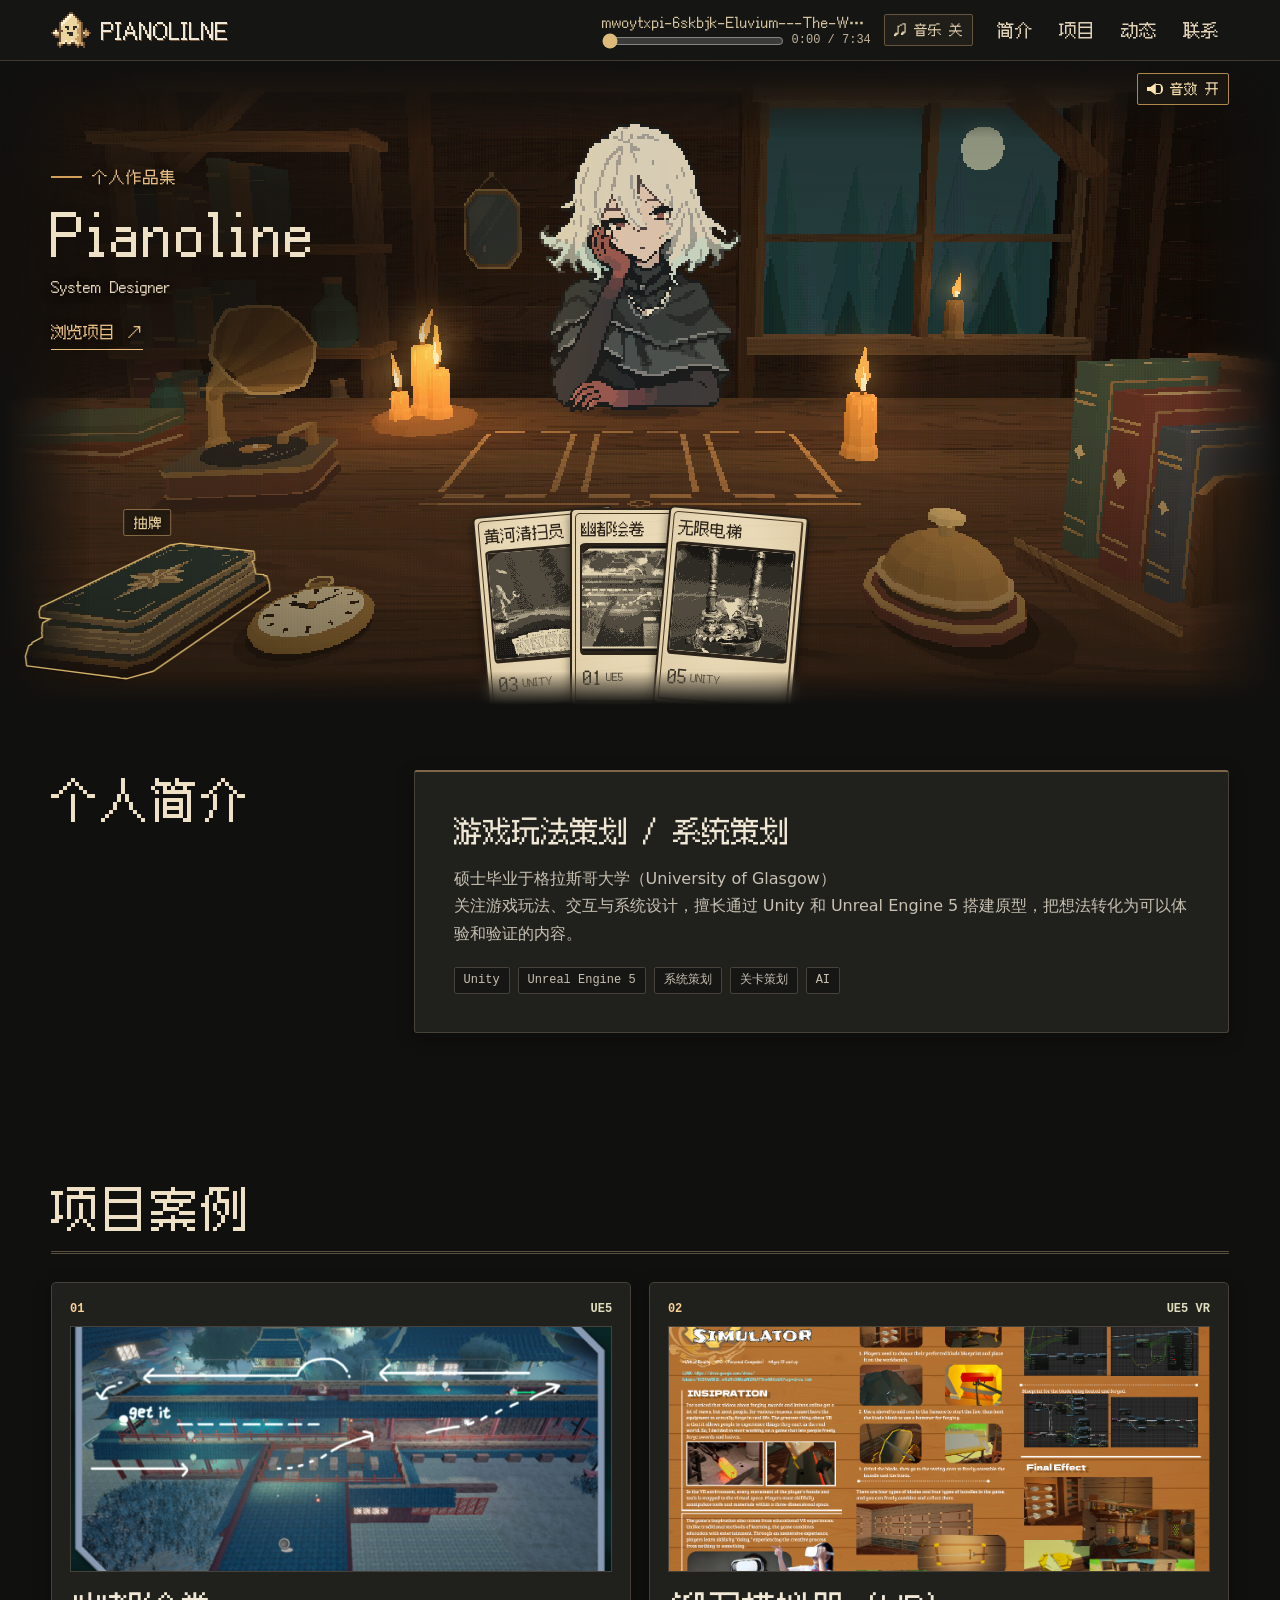
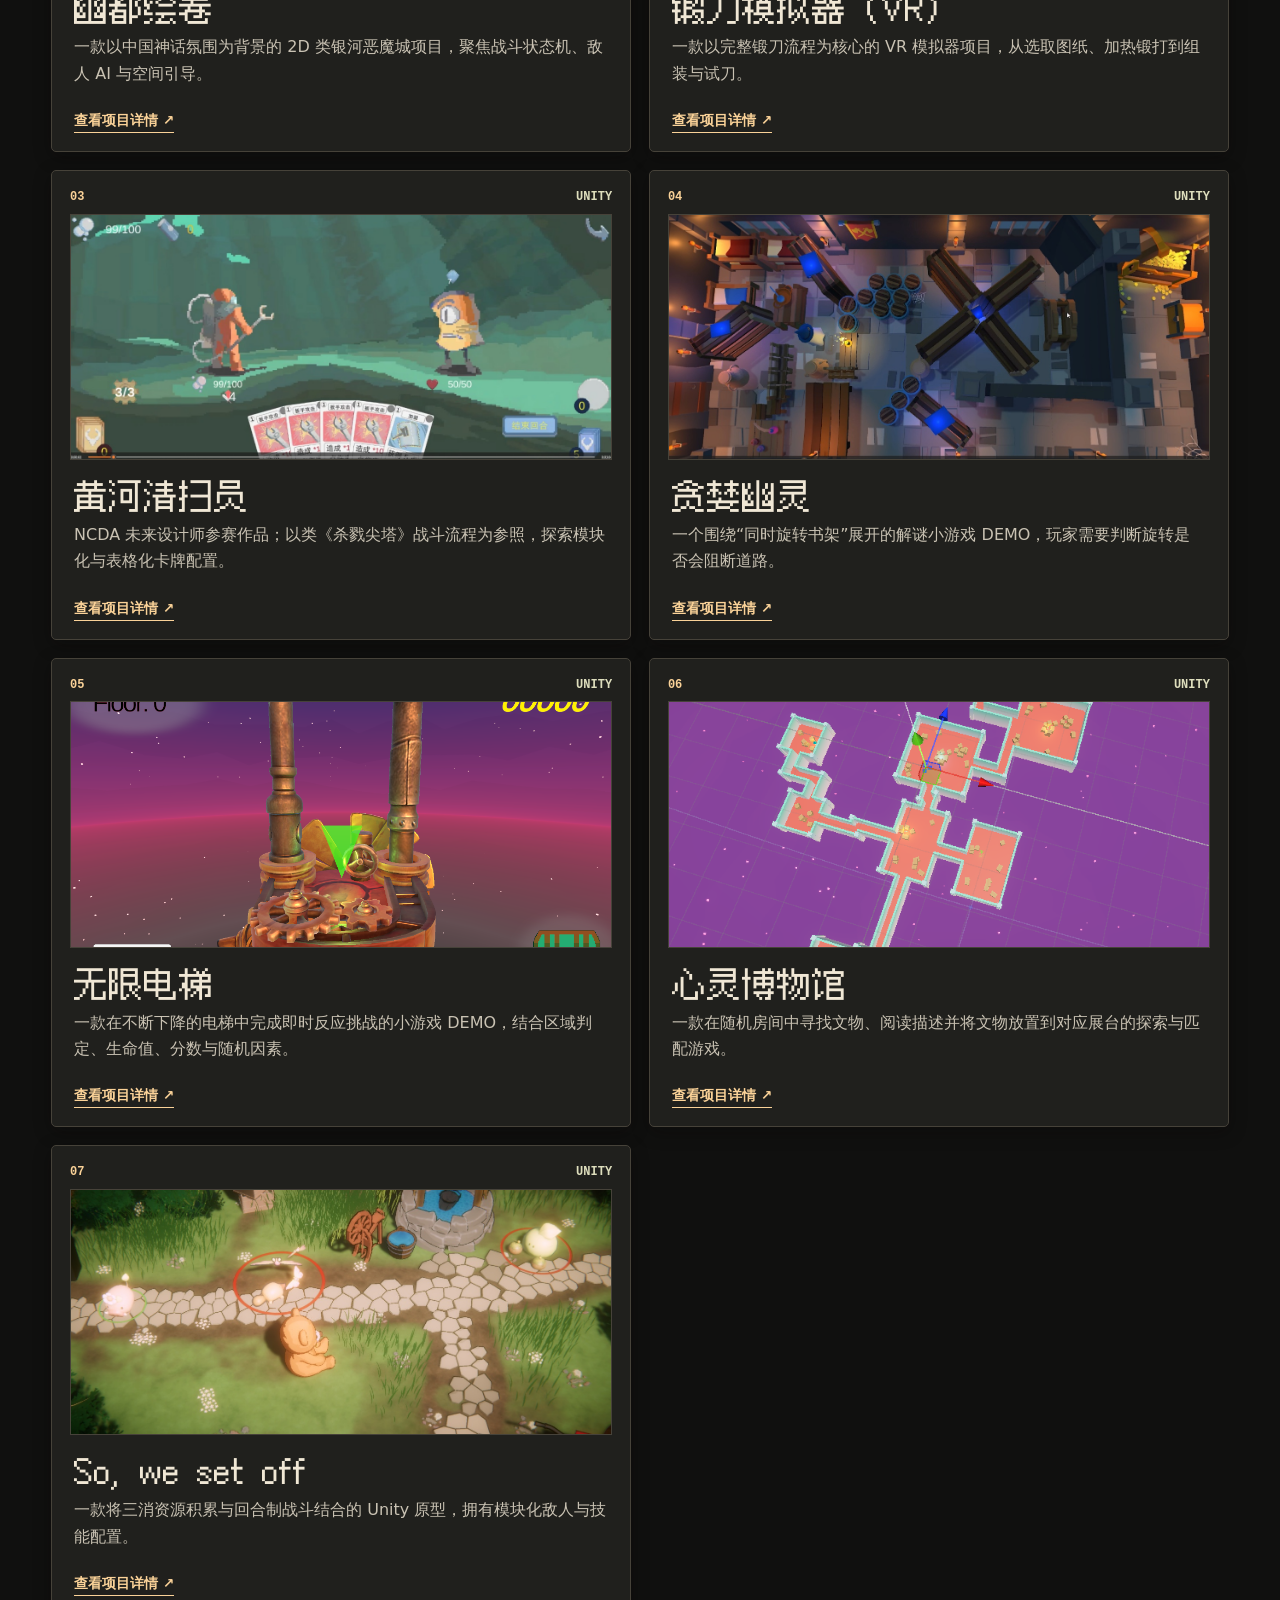
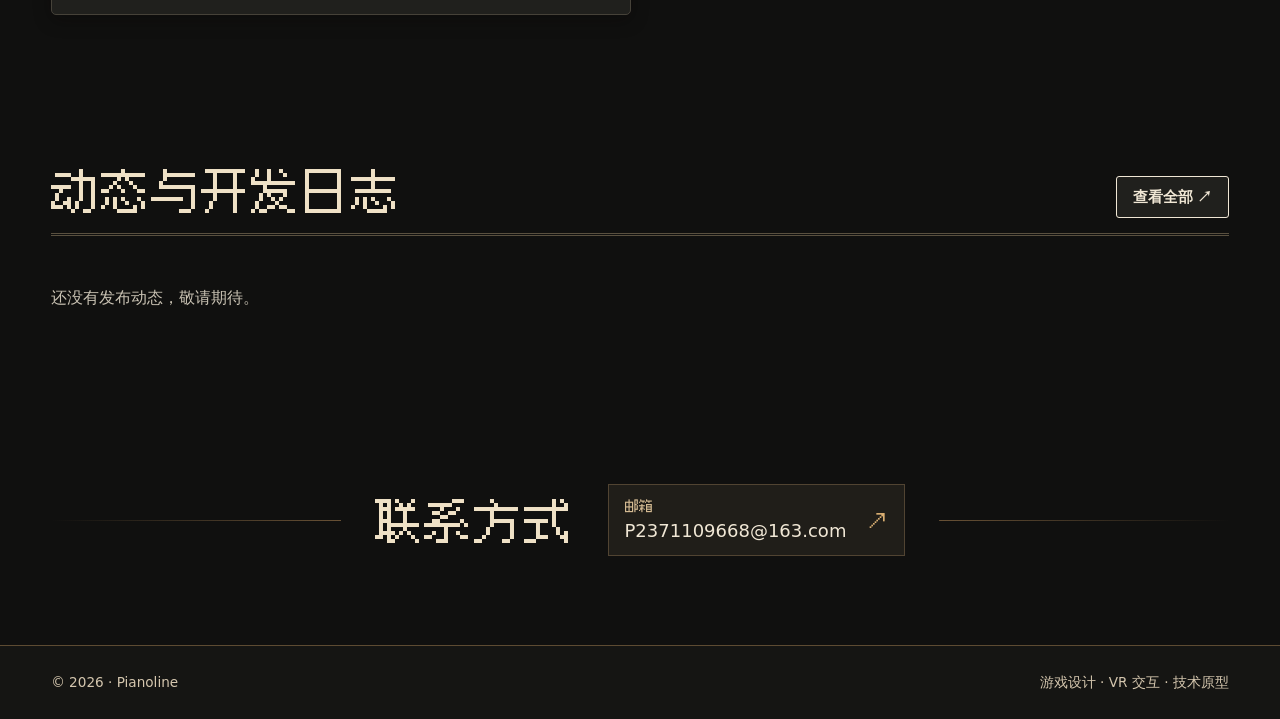
==== index.html @ 3cd34953 "Publish Dream Doll, continuous skin playlists and updated ghost dialogue" ====
<!doctype html>
<html lang="zh-CN">
  <head>
    <meta charset="utf-8">
    <meta name="color-scheme" content="dark">
    <style>html { background: #10100f; }</style>
    <meta name="viewport" content="width=device-width, initial-scale=1">
    <meta name="description" content="中文游戏与 VR 设计个人作品集。">
    <title>游戏与 VR 作品集</title>
    <link rel="stylesheet" href="assets/fonts/titles.css?v=pixel-table-3">
    <link rel="stylesheet" href="assets/styles.css?v=return-to-table">
    <link rel="stylesheet" href="assets/site-music.css?v=music-prompt">
  </head>
  <body data-page="home">
    <script src="assets/main.js?v=continuous-music"></script>
    <div id="site-root"></div>
    <noscript>此作品集需要启用浏览器 JavaScript 才能加载内容。</noscript>
    <script src="assets/site-content.js?v=dream-red-book"></script>
    <script src="assets/schema.js?v=dream-red-book"></script>
    <script src="assets/playlist-files.js"></script>
    <script src="assets/site-music.js?v=continuous-music"></script>
    <script src="assets/site.js?v=continuous-music"></script>
  </body>
</html>
---- assets/fonts/titles.css ----
/* Fusion Pixel 12px Proportional, Simplified Chinese. See LICENSE.txt. */
@font-face {
  font-family: "Fusion Pixel";
  src: url("./fusion-pixel-12-zh-hans.woff2") format("woff2");
  font-style: normal;
  font-weight: 400;
  font-display: swap;
}

:root {
  --title-font: "Fusion Pixel", "Microsoft YaHei", sans-serif;
}

/* Keep display lettering in the warm paper palette of the table. */
:root {
  --title-paper: #efe1c6;
  --title-edge: 1px 1px 0 #705235;
}

.brand-mark { display: inline-block; flex: none; width: 40px; height: 40px; background: url("../ghost-mark.png") center / contain no-repeat; image-rendering: pixelated; }
---- assets/styles.css ----
:root {
  color-scheme: dark;
  --bg: #161615;
  --bg-soft: #272620;
  --surface: #20201d;
  --surface-bright: #2b2924;
  --text: #f0e7d5;
  --muted: #c9c2b3;
  --dim: #afa797;
  --line: #464239;
  --line-strong: #68604f;
  --accent: #a64a32;
  --accent-light: #f18b67;
  --teal: #365e5c;
  --ink-accent: color-mix(in srgb, var(--accent-light) 45%, #ffd69a);
  --ink-teal: color-mix(in srgb, var(--teal) 22%, #eee0b9);
  --paper-grain: repeating-linear-gradient(0deg, transparent 0 3px, #394a3e06 3px 4px);
  --serif: Georgia, "Noto Serif SC", "Songti SC", "SimSun", serif;
  --mono: "IBM Plex Mono", Consolas, monospace;
  --max: 1180px;
  --radius-lg: 5px;
  --radius-md: 3px;
  --shadow: 0 5px 18px #09070555;
}

* { box-sizing: border-box; }

html { scroll-behavior: smooth; overflow-x: clip; }

body { margin: 0; color: var(--text); background: #10100f; font: 16px/1.7 "Microsoft YaHei", system-ui, sans-serif; }

a { color: inherit; text-decoration: none; }

button { font: inherit; }

.site-shell { overflow: clip; }

.container { width: min(var(--max), 92%); margin: 0 auto; }

.topbar, .editor-topbar {
  position: sticky;
  top: 0;
  z-index: 30;
  background: #191710;
  border-bottom: 1px solid var(--text);
}
.topbar-inner { min-height: 60px; display: flex; align-items: center; justify-content: space-between; gap: 14px; }
.container.topbar-inner, .editor-topbar-inner { width: min(92%, 2300px); }
.brand { text-shadow: var(--title-edge); display: inline-flex; align-items: center; gap: 10px; font: 400 24px/1 var(--title-font); }

.nav { display: flex; align-items: center; gap: 6px; color: #e2d3b8; font-size: .92rem; }
.nav a { padding: 7px 10px; border-radius: 2px; }
.nav a:is(:hover,:focus-visible) { color: var(--ink-accent); background: var(--bg-soft); }
:focus-visible { outline: 2px solid var(--ink-accent); outline-offset: 3px; }

.hero { min-height: 700px; display: grid; grid-template-columns: 1.15fr 0.85fr; align-items: center; gap: 66px; padding: 98px 0 82px; }
/* The game measures its own hand as cards wrap on small screens. */
.interactive-hero { width: 100%; position: relative; }
.interactive-intro { position: absolute; width: 1px; height: 1px; margin: 0; overflow: hidden; clip-path: inset(50%); }
.interactive-frame { display: block; width: 100%; height: 680px; border: 0; }
:is(main#top, section[id]) { scroll-margin-top: 70px; }
@media (max-width: 550px) {
  .container.topbar-inner { width: 94%; min-height: 50px; gap: 5px; }
  .topbar .brand { font-size: 14px; gap: 6px; }
  .topbar .nav a { padding: 7px 5px; }
  .interactive-frame { height: 665px; }
}

.eyebrow, .micro-label {
  display: inline-flex;
  align-items: center;
  gap: 8px;
  color: var(--ink-teal);
  font-size: 0.78rem;
  font-weight: 700;
  letter-spacing: 0.13em;
  text-transform: uppercase;
}

.eyebrow::before { content: ""; width: 28px; height: 1px; background: currentColor; }

h1, h2, h3, p { margin-top: 0; }
h1, h2, h3, h4, h5, h6 { font-family: var(--title-font); font-weight: 400; font-synthesis: none; }
h1, h2 { color: var(--title-paper); }
.micro-label, .section-label, .project-kicker, .project-number { font-family: var(--mono); }

.hero h1 { max-width: 760px; margin: 22px 0; font-size: clamp(3rem, 7vw, 6.9rem); line-height: 0.99; letter-spacing: 0; }

.hero h1 em { color: var(--ink-accent); font-style: normal; }

.hero-copy { max-width: 640px; color: var(--muted); font-size: clamp(1rem, 1.5vw, 1.2rem); }

.hero-actions { display: flex; flex-wrap: wrap; gap: 12px; margin-top: 32px; }

.button { display: inline-flex; align-items: center; justify-content: center; min-height: 42px; padding: 0 16px; border: 1px solid var(--text); border-radius: 3px; color: var(--text); background: var(--surface); font: 650 .92rem/1.4 var(--serif); cursor: pointer; }

.button:hover, .button:focus-visible { background: var(--bg-soft); box-shadow: 2px 2px 0 var(--text); }

.button.primary { background: var(--text); border-color: var(--text); color: var(--surface); }

.button.primary:hover, .button.primary:focus-visible { background: #28484b; }

.hero-art {
  position: relative;
  aspect-ratio: 0.92;
  min-height: 450px;
  isolation: isolate;
}

.orb { position: absolute; border-radius: 50%; filter: blur(1px); }
.orb-one { width: 68%; aspect-ratio: 1; top: 8%; right: 0; border: 1px solid rgba(157, 216, 206, 0.4); box-shadow: inset 0 0 90px rgba(157, 216, 206, 0.05); }
.orb-two { width: 47%; aspect-ratio: 1; left: 4%; bottom: 2%; border: 1px solid rgba(231, 167, 94, 0.5); box-shadow: 0 0 90px rgba(231, 167, 94, 0.09); }
.orb-three { width: 11%; aspect-ratio: 1; right: 9%; bottom: 13%; background: var(--accent); box-shadow: 0 0 55px rgba(231, 167, 94, 0.58); }

.hero-card {
  position: absolute;
  z-index: 2;
  width: min(78%, 350px);
  right: 10%;
  bottom: 18%;
  padding: 24px;
  border: 1px solid rgba(237, 240, 233, 0.18);
  border-radius: var(--radius-lg);
  background: linear-gradient(135deg, rgba(30, 38, 41, 0.94), rgba(17, 22, 25, 0.81));
  box-shadow: var(--shadow);
  backdrop-filter: blur(16px);
}

.hero-card .placeholder-line { display: block; height: 9px; margin: 11px 0; border-radius: 99px; background: linear-gradient(90deg, rgba(237,240,233,.32), rgba(237,240,233,.06)); }
.hero-card .placeholder-line.short { width: 48%; }
.hero-card .placeholder-line.mid { width: 74%; }

.hero-card-label { color: var(--ink-accent); font-size: 0.73rem; font-weight: 700; letter-spacing: 0.13em; }
.hero-card-title { text-shadow: var(--title-edge); margin: 10px 0 2px; font: 400 1.5rem/1.25 var(--title-font); }
.hero-card-copy { color: var(--muted); font-size: 0.89rem; }

.section { padding: var(--section-space, 106px) 0; }
.section.tight { padding-top: 56px; }

.section-head { display: flex; flex-wrap: wrap; justify-content: space-between; align-items: end; gap: 18px; margin-bottom: 28px; padding-bottom: 15px; border-bottom: 3px double var(--text); }
.section-title { margin-bottom: 0; font-size: clamp(2rem, 4vw, 3.5rem); line-height: 1.05; letter-spacing: 0; }
.section-intro { max-width: 610px; margin: 0; color: var(--muted); }

.template-banner { display: flex; gap: 14px; padding: 18px 20px; border: 1px solid var(--line); color: var(--text); background: var(--surface); }
.template-banner strong { color: var(--ink-accent); }
.template-banner p { margin: 0; font-size: 0.92rem; }

.intro-grid { display: grid; grid-template-columns: 1.1fr 0.9fr; gap: 18px; margin-top: 28px; }
.intro-grid.single { grid-template-columns: 1fr; }
.panel { padding: clamp(22px, 3vw, 48px); border: 1px solid var(--line-strong); border-radius: var(--radius-md); background: var(--surface); box-shadow: var(--shadow); }
.panel.dark { background: var(--bg-soft); }
.panel h3 { margin-bottom: 10px; font-size: 1.15rem; }
.panel p { margin-bottom: 0; color: var(--muted); }

.panel .profile-heading { margin: 10px 0 16px; font: 400 clamp(1.5rem, 2.3vw, 2.25rem)/1.3 var(--title-font); }
.profile-tags { display: flex; flex-wrap: wrap; gap: 8px; margin-top: 20px; }
.tag { padding: 3px 9px; border: 1px solid var(--line); border-radius: 2px; background: var(--bg); color: var(--muted); font: 12px/1.6 var(--mono); }

.facts { display: grid; grid-template-columns: repeat(2, minmax(0, 1fr)); margin: -7px; }
.fact { min-height: 110px; padding: 20px; border: 1px solid var(--line); margin: 7px; border-radius: var(--radius-md); }
.fact b { display: block; margin-bottom: 6px; color: var(--ink-accent); font-size: 0.78rem; letter-spacing: .08em; }
.fact span { color: var(--muted); font-size: 0.92rem; }

.project-grid { display: grid; grid-template-columns: var(--project-columns, repeat(2, minmax(0, 1fr))); gap: 18px; }
.project-card {
  display: flex;
  min-width: 0;
  flex-direction: column;
  padding: clamp(12px, 1.4vw, 20px);
  border: 1px solid var(--text);
  border-radius: var(--radius-lg);
  background: var(--surface);
  box-shadow: var(--shadow);
  transition: transform .2s, box-shadow .2s;
}
.project-card:hover, .project-card:focus-visible { transform: translateY(-3px); box-shadow: 4px 6px 0 #213a3b55; }
.project-folio { display: flex; align-items: baseline; justify-content: space-between; gap: 10px; padding-bottom: 8px; color: var(--ink-teal); font: 600 .75rem/1.4 var(--mono); }
.project-number { color: var(--ink-accent); }
.project-card-image { display: block; width: 100%; aspect-ratio: 2.2; object-fit: cover; object-position: center; border: 1px solid var(--line); }
.project-card-copy { flex: 1; display: flex; flex-direction: column; align-items: start; padding: 0 4px; }
.project-card h3 { margin: 15px 0 6px; font-size: clamp(1.55rem, 2.7vw, 2.45rem); line-height: 1.18; }
.project-card p { margin: 0 0 18px; color: var(--muted); line-height: 1.65; }
.project-link { margin-top: auto; padding-top: 4px; border-bottom: 1px solid currentColor; color: var(--ink-accent); font-size: .85rem; font-weight: 700; }

.template-list { display: grid; grid-template-columns: repeat(3, minmax(0, 1fr)); gap: 12px; }
.template-step { padding: 22px; border: 1px solid var(--line); border-radius: var(--radius-md); background: var(--surface); }
.template-step b { display: block; margin-bottom: 9px; color: var(--ink-accent); font-size: .78rem; letter-spacing: .08em; }
.template-step p { margin-bottom: 0; color: var(--muted); font-size: .92rem; }

.contact-card {
  display: grid;
  grid-template-columns: minmax(0, 1fr) fit-content(32ch) minmax(0, max-content) minmax(0, 1fr);
  align-items: center; gap: clamp(24px, 2.6vw, 48px);
  padding-block: 24px;
}
.contact-card::before, .contact-card::after {
  content: ""; height: 1px; background: linear-gradient(to right, transparent, #685135);
}
.contact-card::after { transform: scaleX(-1); }
.contact-card h2 { margin: 0; }
.contact-card p { margin: 10px 0 0; color: var(--muted); }
.contact-list { display: grid; gap: 8px; min-width: 0; }
.contact-item {
  display: grid; grid-template-columns: minmax(0, 1fr) auto;
  align-items: center; gap: 2px 22px; padding: 12px 16px;
  color: var(--text); background: #201e19; border: 1px solid #514432;
}
.contact-kind { color: #d3ba92; font: 400 14px/1.35 var(--title-font); }
.contact-value { grid-column: 1; font-size: clamp(18px, 1.25vw, 22px); line-height: 1.4; overflow-wrap: anywhere; }
.contact-arrow { grid-column: 2; grid-row: 1 / 3; color: #d9af72; font: 400 20px/1 var(--title-font); }
.contact-item:is(:hover, :focus-visible) { background: #2a251c; border-color: #ab8554; }
.contact-item:is(:hover, :focus-visible) .contact-value { color: #ffe0ab; text-decoration: underline; text-underline-offset: .2em; }
.topbar .nav a { font: 400 18px/1.4 var(--title-font); font-synthesis: none; }
@media (min-width: 821px) {
  #top > .section > .container { width: min(92%, var(--home-max)); }
}
@media (max-width: 600px) {
  .topbar .nav a { font-size: 14px; }
}


.footer { padding: 25px 0; color: #e8dfc8; background: var(--text); font-size: .85rem; }
.footer-inner { display: flex; justify-content: space-between; gap: 12px; }

/* 项目详情页 */
.project-page .project-hero { padding: 70px 0 50px; }
.back-link { display: inline-flex; gap: 8px; align-items: center; color: var(--muted); font-size: .92rem; }
.back-link:hover { color: var(--ink-accent); }
.project-title-row { display: flex; justify-content: space-between; gap: 24px; align-items: end; margin-top: 40px; }
.project-title-row h1 { max-width: 800px; margin: 10px 0 0; font-size: clamp(3rem, 7vw, 6rem); line-height: .98; letter-spacing: 0; }
.project-kicker { color: var(--ink-accent); font-size: .85rem; font-weight: 700; letter-spacing: .12em; }
.project-intro { max-width: 620px; margin: 28px 0 0; color: var(--muted); font-size: 1.05rem; }
.project-hero-media { margin-top: 40px; }

.media-placeholder { position: relative; display: grid; place-items: center; min-height: 260px; overflow: hidden; border: 1px dashed var(--line-strong); border-radius: var(--radius-md); color: var(--muted); background: var(--paper-grain), var(--bg-soft); text-align: center; }
.media-placeholder::before { content: "＋"; position: absolute; top: 18px; right: 20px; color: var(--ink-accent); font-size: 1.45rem; font-weight: 300; }
.media-placeholder .slot-copy { padding: 26px; }
.media-placeholder b { display: block; margin-bottom: 5px; color: var(--text); }
.media-placeholder span { display: block; color: var(--dim); font-size: .84rem; }
.media-placeholder.tall { min-height: min(62vw, 530px); }
.media-placeholder.video { min-height: min(46vw, 420px); }
.media-placeholder.video::after { content: "▶"; display: grid; place-items: center; width: 58px; height: 58px; margin: 0 auto 14px; border: 1px solid var(--accent); border-radius: 50%; color: var(--ink-accent); font-size: 1.25rem; }
.media-placeholder.image-populated { display: block; padding: 0; border: 1px solid var(--line); background: var(--surface); }
.media-placeholder.image-populated::before { display: none; }
.media-placeholder.image-populated img, .media-placeholder.video-filled video { display: block; width: 100%; height: 100%; min-height: inherit; object-fit: cover; }
.media-placeholder.video-filled video { object-fit: contain; background: #07090a; }
.video-link { cursor: pointer; transition: border-color 160ms ease, transform 160ms ease; }
.video-link:hover { border-color: var(--accent); transform: translateY(-2px); }
.hero-image-card { overflow: hidden; padding: 0; }
.hero-image-card img { display: block; width: 100%; min-height: 260px; height: 100%; object-fit: cover; }

body[data-card-style="clean"] .project-card { background: var(--surface-bright); box-shadow: none; }
body[data-card-style="clean"] .project-card-image { aspect-ratio: 3.2; }

.meta-grid { display: grid; grid-template-columns: repeat(4, minmax(0, 1fr)); gap: 10px; margin-top: 28px; }
.meta-item { padding: 16px; border-top: 1px solid var(--line-strong); }
.meta-item b { display: block; margin-bottom: 5px; color: var(--ink-accent); font-size: .74rem; letter-spacing: .1em; }
.meta-item span { color: var(--muted); font-size: .9rem; }

.project-section { padding: 42px 0; }
.project-section + .project-section { border-top: 1px solid var(--line); }
.section-label { color: var(--ink-teal); font-size: .78rem; font-weight: 700; letter-spacing: .13em; }
.project-section h2 { margin: 0 0 16px; font-size: clamp(24px, 3vw, 36px); font-size: round(nearest, clamp(24px, 3vw, 36px), 12px); line-height: 1.25; letter-spacing: .04em; }
.project-section > p { max-width: 760px; color: var(--muted); }

.text-grid, .role-grid { display: grid; grid-template-columns: repeat(2, minmax(0, 1fr)); gap: 14px; margin-top: 24px; }
.text-block, .role-card { padding: 20px; border: 1px solid var(--line); border-top: 2px solid var(--ink-teal); border-radius: var(--radius-md); background: var(--surface); }
.text-block b, .role-card b { display: block; margin-bottom: 8px; color: var(--text); }
.text-block p, .role-card p { margin-bottom: 0; color: var(--muted); font-size: .94rem; }

.flow { display: grid; grid-template-columns: repeat(4, minmax(0, 1fr)); gap: 10px; margin-top: 24px; }
.flow-step { position: relative; min-height: 145px; padding: 20px; border: 1px solid var(--line-strong); border-radius: var(--radius-md); background: var(--surface); }
.flow-step:not(:last-child)::after { content: "→"; position: absolute; right: -18px; top: 50%; z-index: 2; color: var(--ink-accent); transform: translateY(-50%); }
.flow-step em { display: block; color: var(--ink-accent); font-style: normal; font-size: .76rem; font-weight: 700; letter-spacing: .1em; }
.flow-step b { display: block; margin-top: 12px; font-size: 1.05rem; }
.flow-step span { display: block; margin-top: 6px; color: var(--muted); font-size: .86rem; }

.gallery { display: grid; grid-template-columns: repeat(3, minmax(0, 1fr)); gap: 12px; margin-top: 24px; }
.gallery .media-placeholder { min-height: 190px; }
.gallery-figure { margin: 0; min-width: 0; }
.gallery-figure figcaption { padding: 8px 2px 0; color: var(--muted); font-size: .85rem; }
.editor-card-actions { display: flex; justify-content: flex-end; }
.editor-card-actions button, .editor-add { cursor: pointer; }

.quote-placeholder { padding: 24px; border-left: 3px solid var(--accent); background: var(--surface); color: var(--text); }
.quote-placeholder p { margin: 0; color: inherit; }

.resource-list { display: grid; gap: 8px; margin-top: 18px; }
.resource-item { display: flex; align-items: center; justify-content: space-between; gap: 16px; padding: 15px 16px; border: 1px solid var(--line); border-radius: 12px; color: var(--muted); }
.resource-item span:last-child { color: var(--ink-accent); }

.reveal { opacity: 0; transform: translateY(18px); transition: opacity 550ms ease, transform 550ms ease; }
.reveal.visible { opacity: 1; transform: translateY(0); }

@media (max-width: 820px) {
  .container { width: min(var(--max), calc(100% - 32px)); }
  .topbar-inner { min-height: 62px; }
  .nav { gap: 0; font-size: .78rem; }
  .nav a { padding: 6px 7px; }
  .hero { grid-template-columns: 1fr; gap: 18px; min-height: auto; padding: 75px 0 56px; }
  .hero-art { min-height: 330px; max-width: 520px; width: 100%; margin-left: auto; }
  .section { padding: 74px 0; }
  .section-head, .intro-grid { grid-template-columns: 1fr; gap: 18px; }
  .contact-card { grid-template-columns: minmax(0, 1fr); justify-items: start; gap: 16px; border-top: 1px solid #514432; }
  .contact-card::before, .contact-card::after { display: none; }
  .contact-list { max-width: 100%; }
  .project-grid { grid-template-columns: 1fr; }

  .template-list { grid-template-columns: 1fr; }
  .project-title-row { display: block; }
  .meta-grid { grid-template-columns: repeat(2, minmax(0,1fr)); }
  .flow { grid-template-columns: repeat(2, minmax(0,1fr)); }
  .flow-step:nth-child(2)::after { display: none; }
}

@media (max-width: 520px) {
  .brand { font-size: .88rem; }

  .hero h1 { font-size: clamp(3rem, 15vw, 4.8rem); }
  .facts, .text-grid, .role-grid, .gallery { grid-template-columns: 1fr; }
  .flow { grid-template-columns: 1fr; }
  .flow-step:not(:last-child)::after { display: none; }
  .contact-card { padding: 24px 0; }
  .footer-inner { flex-direction: column; }
}

@media (prefers-reduced-motion: reduce) {
  *, *::before, *::after { scroll-behavior: auto !important; transition-duration: .01ms !important; animation-duration: .01ms !important; }
  .reveal { opacity: 1; transform: none; }
}

/* 可视化编辑页 */
.editor-page { min-height: 100vh; }



.editor-topbar-inner,
.editor-main {
  width: min(1220px, calc(100% - 48px));
  margin: 0 auto;
}

.editor-topbar-inner {
  min-height: 72px;
  display: flex;
  align-items: center;
  justify-content: space-between;
  gap: 16px;
}

.editor-home-link { min-height: 40px; font-size: .88rem; }

.editor-main { padding: 72px 0 100px; }

.editor-intro {
  max-width: 850px;
  margin-bottom: 32px;
}

.editor-intro h1 {
  max-width: 780px;
  margin: 16px 0 14px;
  font-size: clamp(2.45rem, 6vw, 5rem);
  line-height: 1.02;
  letter-spacing: 0;
}

.editor-intro h1 em { color: var(--ink-accent); font-style: normal; }
.editor-intro > p { max-width: 730px; margin-bottom: 0; color: var(--muted); font-size: 1.03rem; }
.editor-intro code, .editor-subgroup code { color: var(--ink-accent); }

.editor-warning { margin-top: 22px; padding: 14px 18px; border-left: 3px solid var(--accent); background: var(--surface); color: var(--muted); font-size: .93rem; }

.editor-actions { position: sticky; top: 72px; z-index: 15; display: flex; flex-wrap: wrap; align-items: center; gap: 10px; margin-bottom: 26px; padding: 13px; border: 1px solid var(--text); border-radius: var(--radius-md); background: var(--surface); box-shadow: var(--shadow); }

.editor-actions .button { min-height: 40px; padding: 0 14px; font-size: .88rem; }
.editor-actions .button.subtle { color: var(--muted); }
.editor-status { margin-left: auto; color: var(--ink-teal); font-size: .85rem; }

.editor-root { display: grid; gap: 18px; }

.editor-group { padding: 27px; border: 1px solid var(--line-strong); border-top: 3px double var(--text); border-radius: var(--radius-md); background: var(--surface); }

.editor-group-head {
  display: grid;
  grid-template-columns: minmax(180px, .55fr) minmax(0, 1fr);
  gap: 24px;
  align-items: end;
  margin-bottom: 24px;
}

.editor-group-head h2 { margin: 0; font-size: 1.4rem; line-height: 1.1; letter-spacing: 0; }
.editor-group-head p { margin: 0; color: var(--muted); font-size: .92rem; }

.editor-grid {
  display: grid;
  grid-template-columns: repeat(2, minmax(0, 1fr));
  gap: 15px;
}

.editor-field {
  display: grid;
  gap: 7px;
  min-width: 0;
}

.editor-field.full, .editor-check.full { grid-column: 1 / -1; }
.editor-field > span { color: var(--text); font-size: .88rem; font-weight: 650; }
.editor-field small, .editor-check small { color: var(--dim); font-size: .78rem; line-height: 1.5; }

.editor-field input,
.editor-field textarea,
.editor-field select { width: 100%; border: 1px solid var(--line-strong); border-radius: 3px; color: var(--text); background: var(--surface-bright); font: inherit; line-height: 1.5; }

.editor-field input,
.editor-field select { min-height: 43px; padding: 0 12px; }
.editor-field textarea { min-height: 92px; padding: 10px 12px; resize: vertical; }
.editor-field select { cursor: pointer; }
.editor-field input[type="color"] { min-height: 43px; padding: 5px; cursor: pointer; }

.editor-field input:focus,
.editor-field textarea:focus,
.editor-field select:focus { outline: 2px solid var(--ink-accent); outline-offset: 1px; background: #fffdf5; }

.editor-check { display: flex; align-items: center; gap: 9px; min-height: 43px; padding: 10px 12px; border: 1px solid var(--line); border-radius: 3px; color: var(--muted); background: var(--bg); cursor: pointer; }

.editor-check input { accent-color: var(--accent); }

.editor-project-list { display: grid; gap: 12px; }

.editor-project,
.editor-advanced { border: 1px solid var(--line); border-radius: var(--radius-md); background: var(--bg); }

.editor-project > summary,
.editor-advanced > summary {
  display: flex;
  align-items: center;
  justify-content: space-between;
  gap: 18px;
  padding: 18px 20px;
  color: var(--text);
  cursor: pointer;
  list-style: none;
}

.editor-project > summary::-webkit-details-marker,
.editor-advanced > summary::-webkit-details-marker { display: none; }
.editor-project > summary small { display: block; margin-top: 3px; color: var(--muted); font-size: .78rem; font-weight: 500; letter-spacing: .08em; }
.editor-project > summary > span:last-child { color: var(--ink-accent); font-size: .82rem; white-space: nowrap; }

.editor-project-body { padding: 4px 20px 22px; }

.editor-subgroup {
  margin-top: 22px;
  padding-top: 20px;
  border-top: 1px solid var(--line);
}

.editor-subgroup h3 { margin: 0 0 5px; font-size: 1rem; }
.editor-subgroup > p { margin: 0 0 15px; color: var(--muted); font-size: .87rem; }

.editor-mini-grid {
  display: grid;
  grid-template-columns: repeat(2, minmax(0, 1fr));
  gap: 12px;
  margin-top: 14px;
}

.editor-mini-card { display: grid; gap: 12px; padding: 15px; border: 1px solid var(--line); border-radius: var(--radius-md); background: var(--surface); }

.editor-mini-card > strong { color: var(--ink-accent); font-size: .79rem; letter-spacing: .04em; }

.editor-advanced { margin-top: 22px; }
.editor-advanced > summary { color: var(--ink-accent); font-size: .92rem; }
.editor-advanced-body { padding: 0 20px 22px; }

@media (max-width: 820px) {
  .editor-topbar-inner,
  .editor-main { width: min(1220px, calc(100% - 32px)); }
  .editor-main { padding-top: 52px; }
  .editor-group { padding: 20px; }
  .editor-group-head { grid-template-columns: 1fr; gap: 8px; }
  .editor-actions { top: 72px; }
  .editor-status { width: 100%; margin-left: 0; }
}

@media (max-width: 620px) {
  .editor-topbar-inner { min-height: 62px; }
  .editor-home-link { padding: 0 12px; font-size: .78rem; }
  .editor-grid, .editor-mini-grid { grid-template-columns: 1fr; }
  .editor-field.full, .editor-check.full { grid-column: auto; }
  .editor-project > summary, .editor-advanced > summary { padding: 15px; }
  .editor-project-body, .editor-advanced-body { padding-left: 15px; padding-right: 15px; }
  .editor-actions { position: static; }
}


/* 项目视频与动态 */
.project-video { margin-top: 38px; padding: clamp(16px,3vw,28px); border: 1px solid var(--line-strong); border-radius: var(--radius-md); background: var(--surface); }
.project-video-heading { display: flex; align-items: end; justify-content: space-between; gap: 20px; margin-bottom: 20px; }
.project-video-heading h3 { margin: 8px 0 0; font-size: clamp(1.15rem, 2vw, 1.45rem); }
.project-video-heading p { margin: 7px 0 0; color: var(--muted); }
.project-video-original { flex-shrink: 0; color: var(--ink-accent); font-size: .9rem; text-decoration: none; }
.project-video-original:hover { text-decoration: underline; }
.project-video-player { width: 100%; aspect-ratio: 16 / 9; overflow: hidden; border-radius: 10px; background: #07090a; }
.project-video-player video, .project-video-player iframe { display: block; width: 100%; height: 100%; border: 0; object-fit: contain; }
@media (max-width: 620px) { .project-video-heading { align-items: start; flex-direction: column; gap: 12px; } }
.youtube-card { position:relative; display:block; overflow:hidden; min-height:250px; background:#182023; }
.youtube-card img { position:absolute; inset:0; width:100%; height:100%; object-fit:cover; opacity:.7; }
.media-placeholder.video.youtube-card::after { content:""; display:block; position:absolute; inset:0; width:auto; height:auto; margin:0; border:0; border-radius:0; background:linear-gradient(transparent 35%,rgba(0,0,0,.8)); pointer-events:none; }
.media-placeholder.video.youtube-card::before { display:none; }
.youtube-card .slot-copy { position:absolute; z-index:1; bottom:22px; left:24px; color:white; }
.youtube-card .youtube-play { position:absolute; z-index:2; top:50%; left:50%; transform:translate(-50%, -50%); display:block; width:66px; height:66px; color:var(--accent-light); filter:drop-shadow(0 2px 6px rgba(0,0,0,.65)); pointer-events:none; }
.post-grid { display:grid; grid-template-columns:repeat(3,minmax(0,1fr)); gap:20px; }
.post-card { display: block; overflow: hidden; border: 1px solid var(--line-strong); border-radius: var(--radius-md); background: var(--surface); color: inherit; box-shadow: var(--shadow); transition: transform .2s; }
.post-card:hover { transform:translateY(-4px); border-color:var(--accent); }
.post-card img { display:block; width:100%; aspect-ratio:16/9; object-fit:cover; }
.post-card-copy { padding:24px; } .post-card time,.post-detail time { color:var(--teal); font-size:.85rem; }
.post-card h3 { margin:12px 0; } .post-card p { color:var(--muted); line-height:1.7; overflow-wrap:anywhere; } .post-card span { color:var(--accent); }
.post-page { min-height:65vh; padding-top:70px; padding-bottom:110px; } .post-page>h1 { margin:20px 0 40px; }
.post-detail { max-width:800px; margin:45px auto 0; } .post-detail h1 { margin:12px 0 42px; font-size:clamp(2rem,5vw,3.5rem); } .post-detail p { white-space:pre-wrap; line-height:1.9; overflow-wrap:anywhere; margin:1.5em 0; } .post-detail figure { margin:2em 0; } .post-detail img { display:block; max-width:100%; height:auto; border-radius:12px; } .post-detail figcaption { margin-top:8px; opacity:.7; }
.post-block { margin:14px 0; } .editor-post-image { display:block; max-width:220px; max-height:140px; object-fit:contain; margin:12px 0; }
@media (max-width:760px) { .post-grid { grid-template-columns:1fr; } .post-page { padding-top:40px; } }

/* Printed portfolio pages */
#about { background: transparent; }
#about .container { display: grid; grid-template-columns: minmax(170px,.52fr) minmax(0,1.48fr); gap: clamp(28px,6vw,90px); align-items: start; }
#about .section-head { display: block; margin: 0; border: 0; }
#about .intro-grid { margin: 0; }
#about .section-intro { margin-top: 14px; }
.panel p { white-space: pre-line; }
.panel .profile-heading { margin-top: 0; }
.section-title, .contact-card h2 { margin-top: 0; font-size: clamp(36px, 4vw, 48px); font-size: round(nearest, clamp(36px, 4vw, 48px), 12px); line-height: 1.2; letter-spacing: .04em; }
#about.section, #updates.section, #contact.section { padding-block: calc(var(--section-space, 106px) * .62); }
#projects { padding-block: calc(var(--section-space, 106px) * .78); }
#updates { background: transparent; }
.post-grid > p:only-child { grid-column: 1 / -1; margin: 0; padding: 20px 0; color: var(--muted); }
.contact-card p { color: #eee2c6; }
.contact-list a:focus-visible { outline-color: #ffc6a3; }

.project-hero { padding: clamp(26px,4vw,56px) 0 30px; }
.back-link { border-bottom: 1px solid currentColor; padding: 3px 0; color: var(--ink-accent); }
.project-spread {
  display: grid;
  grid-template-columns: minmax(0, .84fr) minmax(0, 1.16fr);
  grid-template-areas: "summary art" "meta meta";
  gap: clamp(18px,3vw,42px);
  align-items: center;
  margin-top: 26px;
  border-block: 3px double var(--text);
  padding: clamp(24px,4vw,52px) 0 16px;
}
.project-summary { grid-area: summary; }
.project-hero .project-title-row { margin: 0; }
.project-title-row h1 { font-size: clamp(36px, 5.2vw, 72px); font-size: round(nearest, clamp(36px, 5.2vw, 72px), 12px); letter-spacing: .03em; line-height: 1.2; overflow-wrap: anywhere; }
.project-kicker { display: inline-block; padding-bottom: 4px; border-bottom: 1px solid var(--line); }
.project-intro { margin-top: 20px; }
.project-hero-media { grid-area: art; margin: 0; padding: 7px; border: 1px solid var(--line-strong); border-radius: 4px; background: var(--surface); box-shadow: var(--shadow); }
.project-hero-media .tall { min-height: 0; aspect-ratio: 16 / 10; }
.project-hero-media .image-populated img { height: 100%; min-height: 0; object-fit: contain; background: #183238; }
.meta-grid { grid-area: meta; grid-template-columns: repeat(auto-fit,minmax(min(100%,145px),1fr)); margin: 0; align-self: end; }
.meta-item { padding: 10px 4px; }
.project-section .section-label, .editor-group-head h2 { color: var(--ink-accent); }
.gallery .image-populated { background: var(--surface); }
.gallery .image-populated img { aspect-ratio: 16 / 10; min-height: 0; object-fit: contain; background: #20383a; }
.gallery .media-placeholder.image-populated { min-height: 0; }
.project-video-player, .post-detail img, .resource-item, .editor-post-image { border-radius: var(--radius-md); }
.post-page { min-height: calc(100vh - 138px); }
.journal-head {
  padding: clamp(24px,5vw,66px);
  margin: 24px 0 30px;
  border: 4px double #d6ceaf;
  background: #1c1915;
  color: #fff3db;
}
.journal-head .micro-label { color: #ffbf97; }
.journal-head h1 { font-size: clamp(2.5rem,5.5vw,5.5rem); line-height: 1.12; margin: 12px 0 0; }
.post-detail { padding: clamp(18px,4vw,54px); border-block: 3px double var(--text); background: var(--surface); }
.editor-group-head { padding-bottom: 15px; border-bottom: 1px solid var(--line); }
.editor-field input::placeholder, .editor-field textarea::placeholder { color: var(--dim); }
@media (max-width: 820px) {
  #about .container { grid-template-columns: 1fr; gap: 14px; }
  .project-spread { grid-template-columns: 1fr; grid-template-areas: "summary" "art" "meta"; }
}
@media (max-width: 520px) {
  .section-head { align-items: start; }
  .project-grid { gap: 20px; }
  .contact-list { width: 100%; }
  .contact-item { gap: 2px 12px; }
  .editor-group-head p, .editor-status { overflow-wrap: anywhere; }
  .post-card-copy { padding: 16px; }
}

/* The cabin surrounds the page. Paper remains local to the pieces being read. */
:root {
  --brass: #b18a53;
}
body { position: relative; isolation: isolate; min-height: 100vh; }

.topbar, .editor-topbar, .footer { border-color: #423a2e; background: #151513; }

.interactive-hero { background: #10100f; }
.section-head, .project-spread { border-color: #59503f; }
.panel, .post-detail, .post-card, .project-card {
  color: var(--text); border-color: var(--line);
}
.panel, .post-detail { border-top: 2px solid #806546; }
.project-card:is(:hover,:focus-visible), .post-card:is(:hover,:focus-visible) {
  border-color: var(--brass); background-color: #2a2822;
  box-shadow: 0 8px 20px #0006;
}
.post-card time, .post-detail time { color: var(--ink-teal); }
.post-card span { color: var(--ink-accent); }
.project-section { margin-bottom: 22px; padding: clamp(22px, 4vw, 48px); border: 1px solid var(--line); background: #1c1c19; }
.project-hero-media .image-populated img, .gallery .image-populated img { background: #181712; }
.journal-head {
  background: #1c1915;
  border-color: #8e754d;
}
.footer { color: #d4c6ae; border-top: 1px solid #5d4b32; }
.editor-field :is(input,textarea,select):focus { background: #41372a; }
.button.primary:hover, .button.primary:focus-visible { background: #e4cba0; }

.editor-jump { display: flex; flex-wrap: wrap; gap: 8px 22px; margin-top: 20px; }
.editor-jump a { color: var(--ink-accent); text-underline-offset: .3em; }
.editor-jump a:hover, .editor-jump a:focus-visible { text-decoration: underline; }
.editor-group[id] { scroll-margin-top: 160px; }
@media (max-width: 620px) { .editor-group[id] { scroll-margin-top: 76px; } }

@media (prefers-reduced-motion: no-preference) {
  .from-table .project-hero-media img { animation: settle-cover .42s ease-out both; }
  @keyframes settle-cover { from { transform: scale(1.045); } to { transform: none; } }
}

.project-hero-media.cover-landed { transform: none; opacity: 1; transition: none; }
.portal-arrival {
  position: fixed; inset: 0; z-index: 1000; overflow: hidden;
  pointer-events: none; background: #181712;
}
.portal-arrival img {
  position: absolute; width: 100%; height: 100%; max-width: none;
  object-fit: cover; transform: scale(1.035);
}
@media (prefers-reduced-motion: reduce) { .portal-arrival { display: none; } }

.table-return-curtain {
  position: fixed;
  inset: 0;
  z-index: 1000;
  pointer-events: none;
  background: radial-gradient(ellipse at 50% 43%, transparent 14%, #10100f 86%) #10100f;
}
---- assets/site-music.css ----
.site-music { display: flex; align-items: center; gap: 3px; margin-inline-start: auto; }
.site-music .track-info { order: -1; width: clamp(190px, 21vw, 320px); min-width: 0; margin-inline-end: 10px; }
.site-music .now-playing {
  display: block; overflow: hidden;
  text-overflow: ellipsis; white-space: nowrap; color: #d6c39f;
  font: 400 15px/1.4 var(--title-font);
}
.track-timeline { display: flex; align-items: center; gap: 8px; }
.track-time { color: #c3b49a; white-space: nowrap; font: 12px/1.2 monospace; font-variant-numeric: tabular-nums; }
.site-music .track-seek { flex: 1; min-width: 0; height: 16px; margin: 0; accent-color: #dbba7c; cursor: pointer; }
.site-music .track-seek:disabled { opacity: .5; cursor: default; }
.site-music button {
  display: inline-flex; gap: 6px; align-items: center; justify-content: center;
  min-height: 32px; padding: 4px 9px; white-space: nowrap;
  border: 1px solid #66553c; border-radius: 2px; background: #201e19; color: #dfcfac;
  font: 400 14px/1 var(--title-font); cursor: pointer;
}
.site-music button:enabled:is(:hover, :focus-visible), .site-music [aria-pressed="true"] { color: #ffe5b0; border-color: #b7945c; }
.site-music button:disabled { color: #aa9e88; cursor: default; }
.site-music [hidden], .site-music audio { display: none; }
.standalone .site-music { margin-inline-end: 14px; }
@media (max-width: 720px) {
  .topbar-inner .site-music, .standalone .site-music { order: 3; flex: 1 0 100%; margin: 0; padding-bottom: 5px; }
  .site-music .track-info { flex: 1; margin-inline-end: 6px; }
  .site-music .now-playing { font-size: 13px; }
  .site-music .music-toggle { padding: 4px 6px; gap: 0; }
  .site-music .music-toggle:not(.needs-gesture) .music-state { position: absolute; width: 1px; height: 1px; overflow: hidden; clip-path: inset(50%); }
  .site-music .needs-gesture { gap: 4px; }
  .site-music .music-note { min-width: 16px; }
  .topbar-inner, .standalone { flex-wrap: wrap; }
}
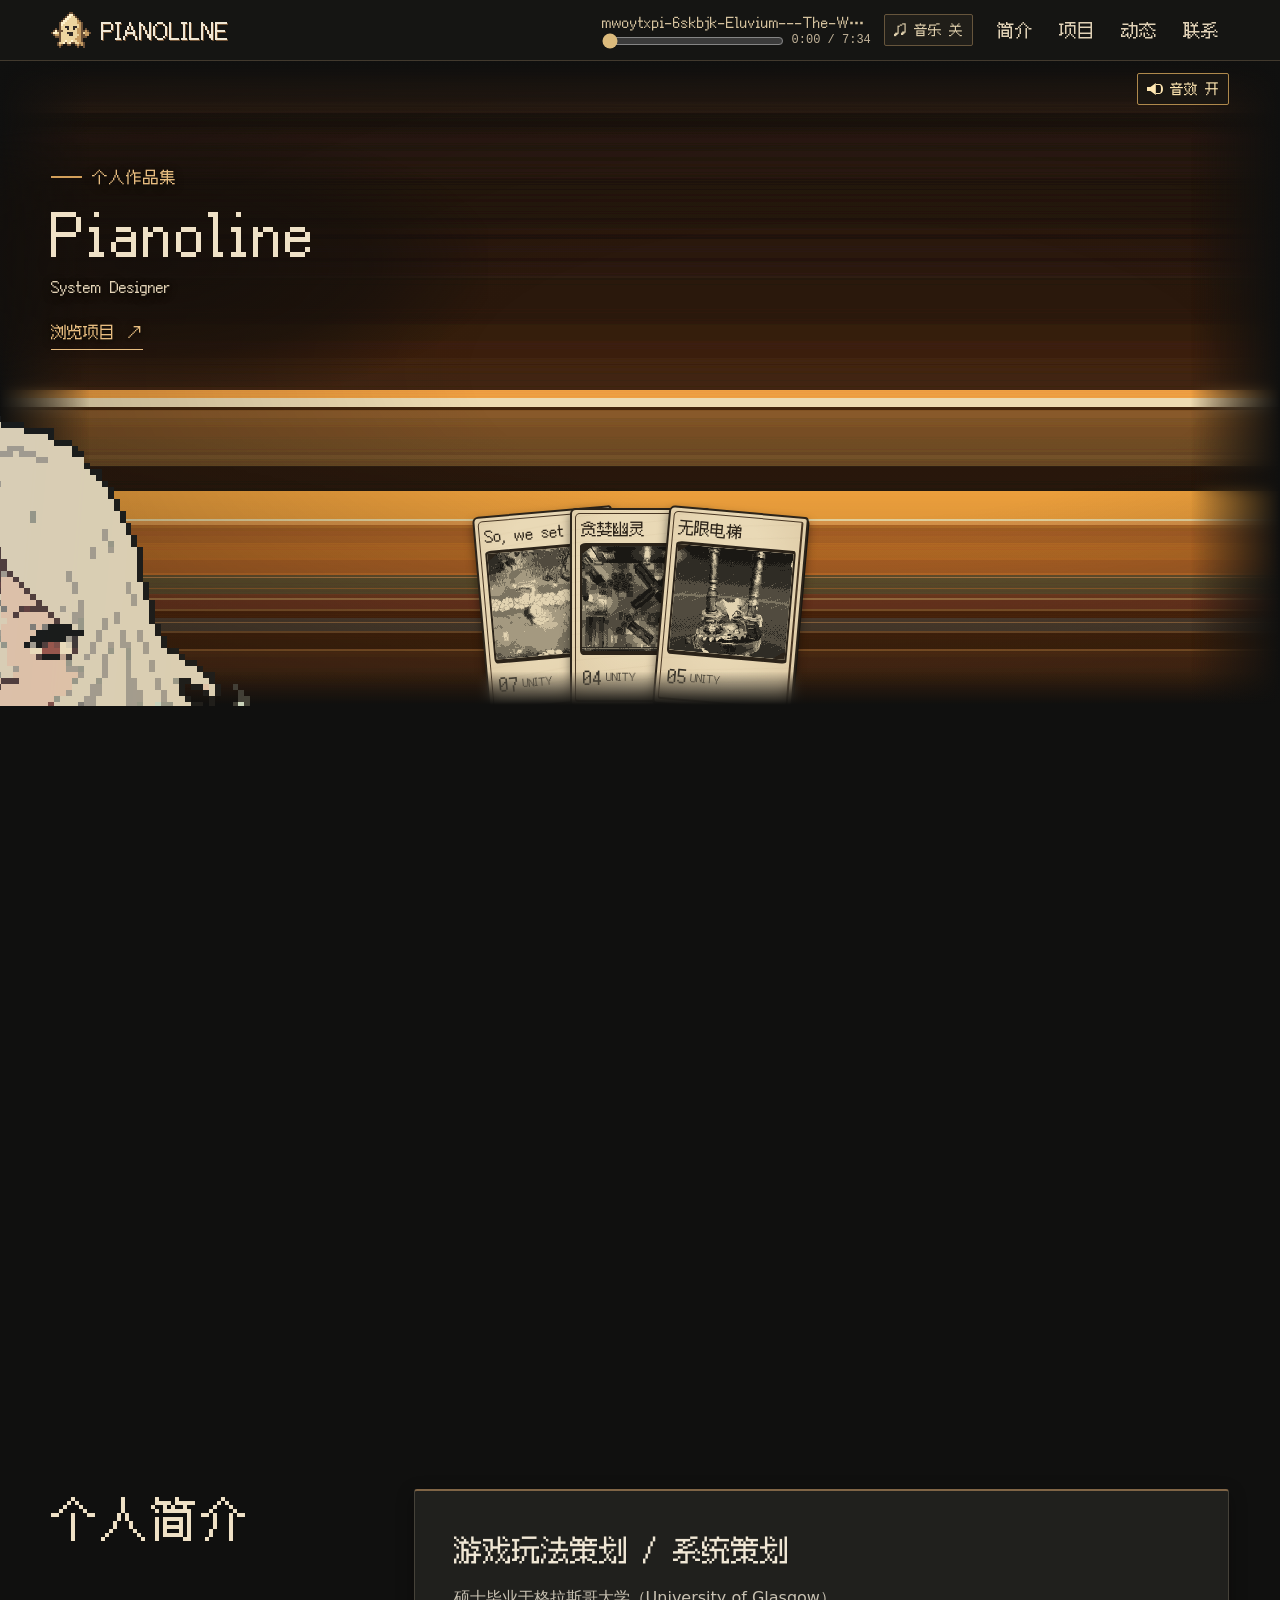
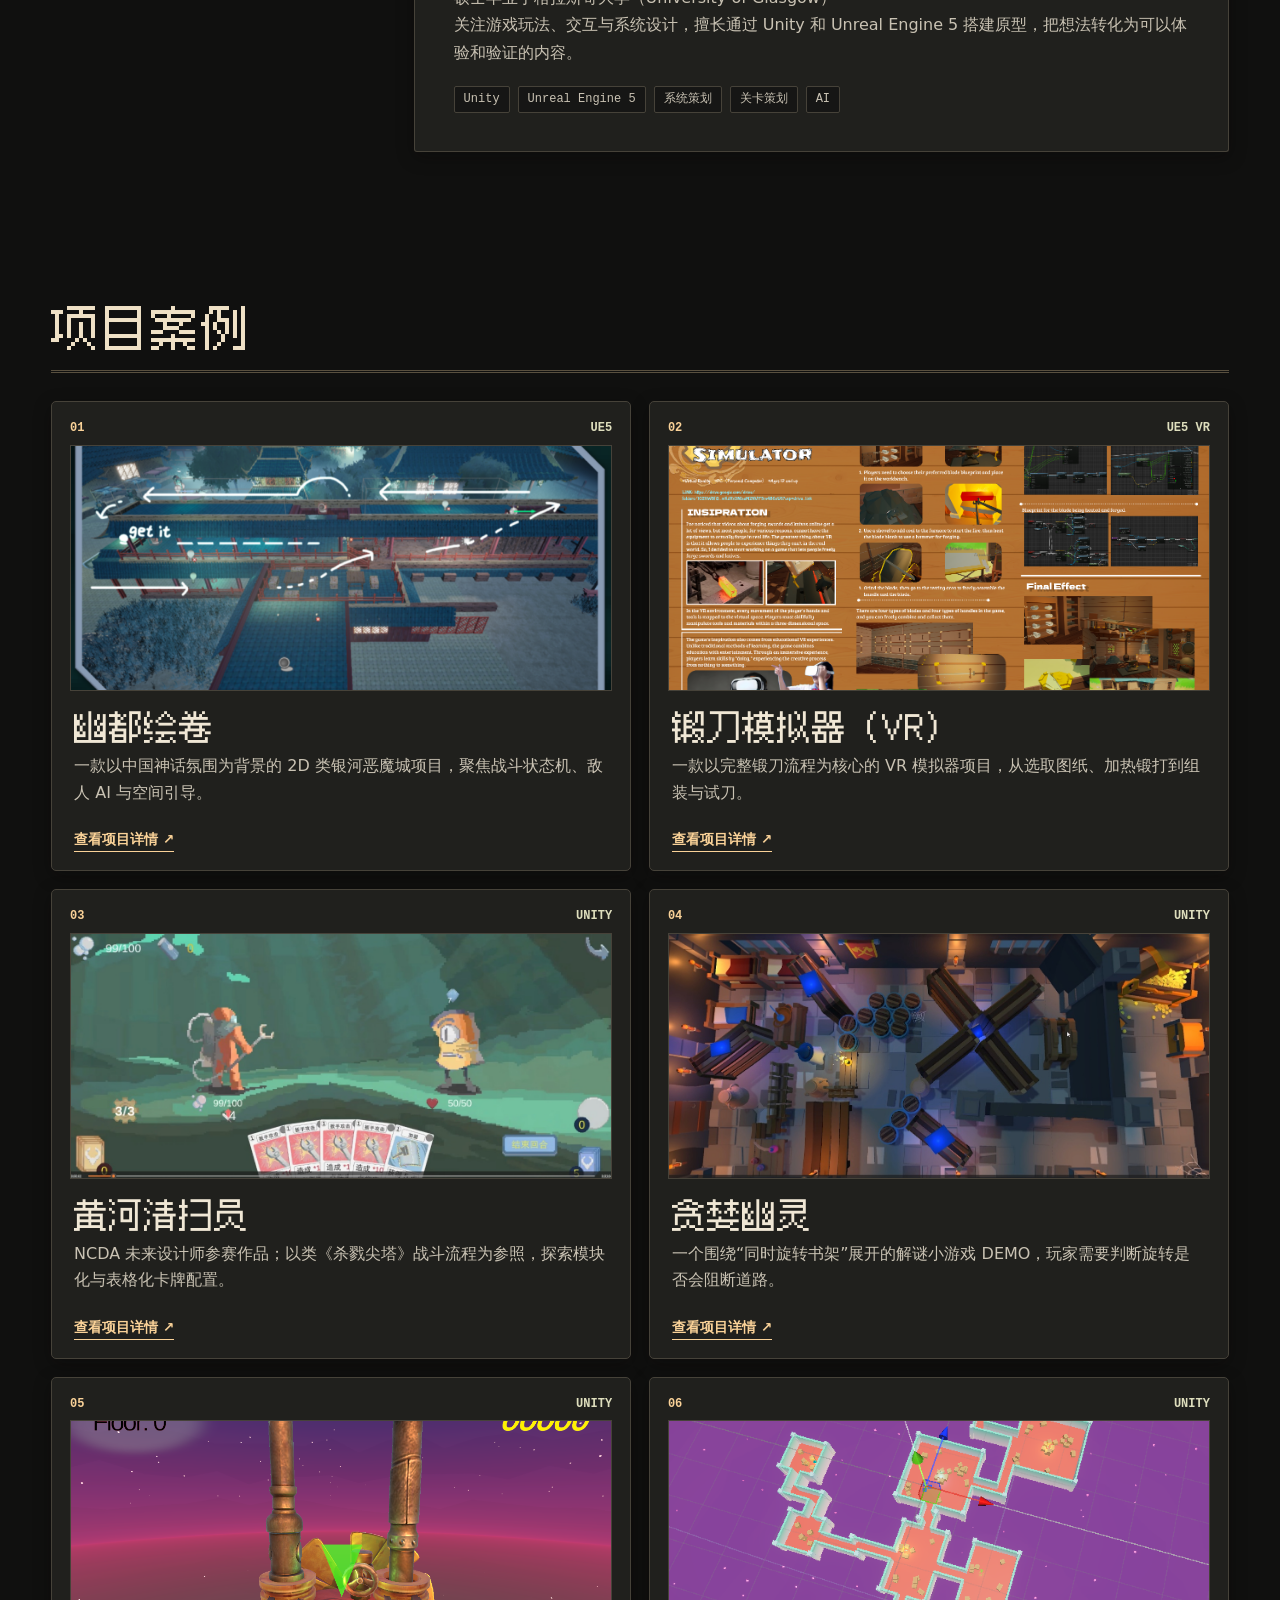
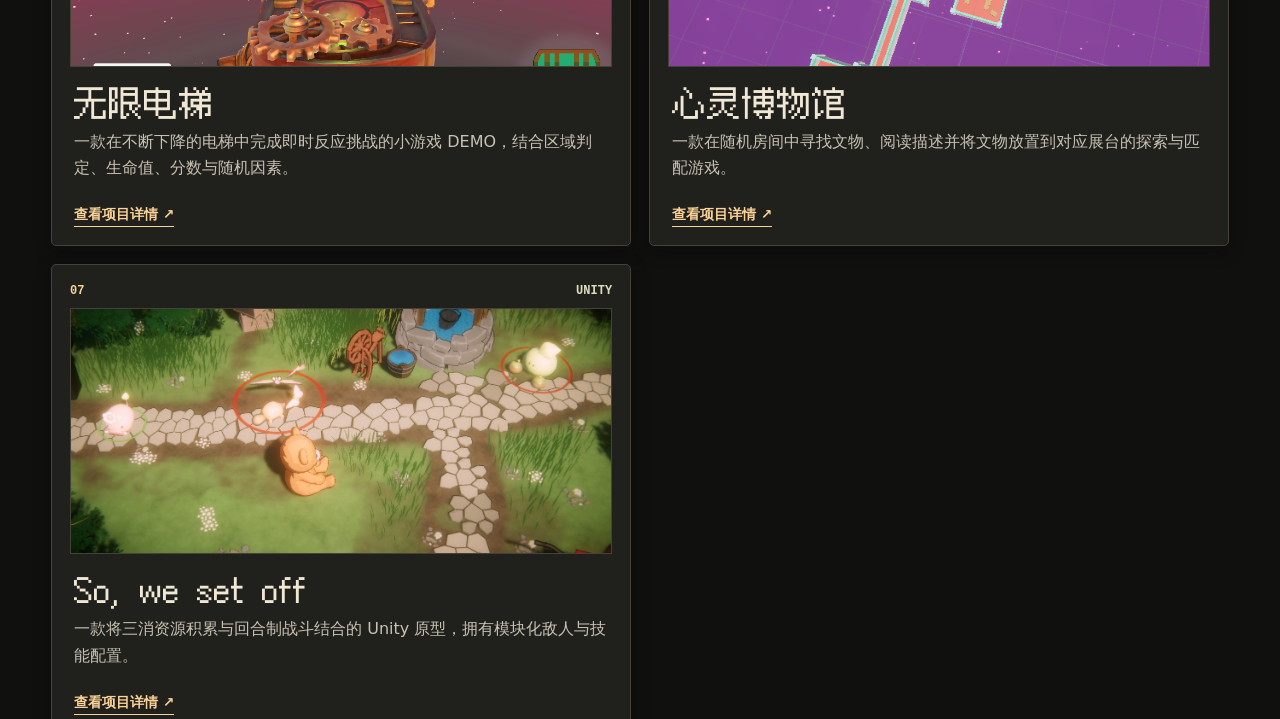
==== commit ce147980: "Publish moonlit pixel covers on the interactive bookshelf" ====
--- a/index.html
+++ b/index.html
@@ -19,6 +19,6 @@
     <script src="assets/schema.js?v=dream-red-book"></script>
     <script src="assets/playlist-files.js"></script>
     <script src="assets/site-music.js?v=continuous-music"></script>
-    <script src="assets/site.js?v=continuous-music"></script>
+    <script src="assets/site.js?v=sky-to-rim"></script>
   </body>
 </html>
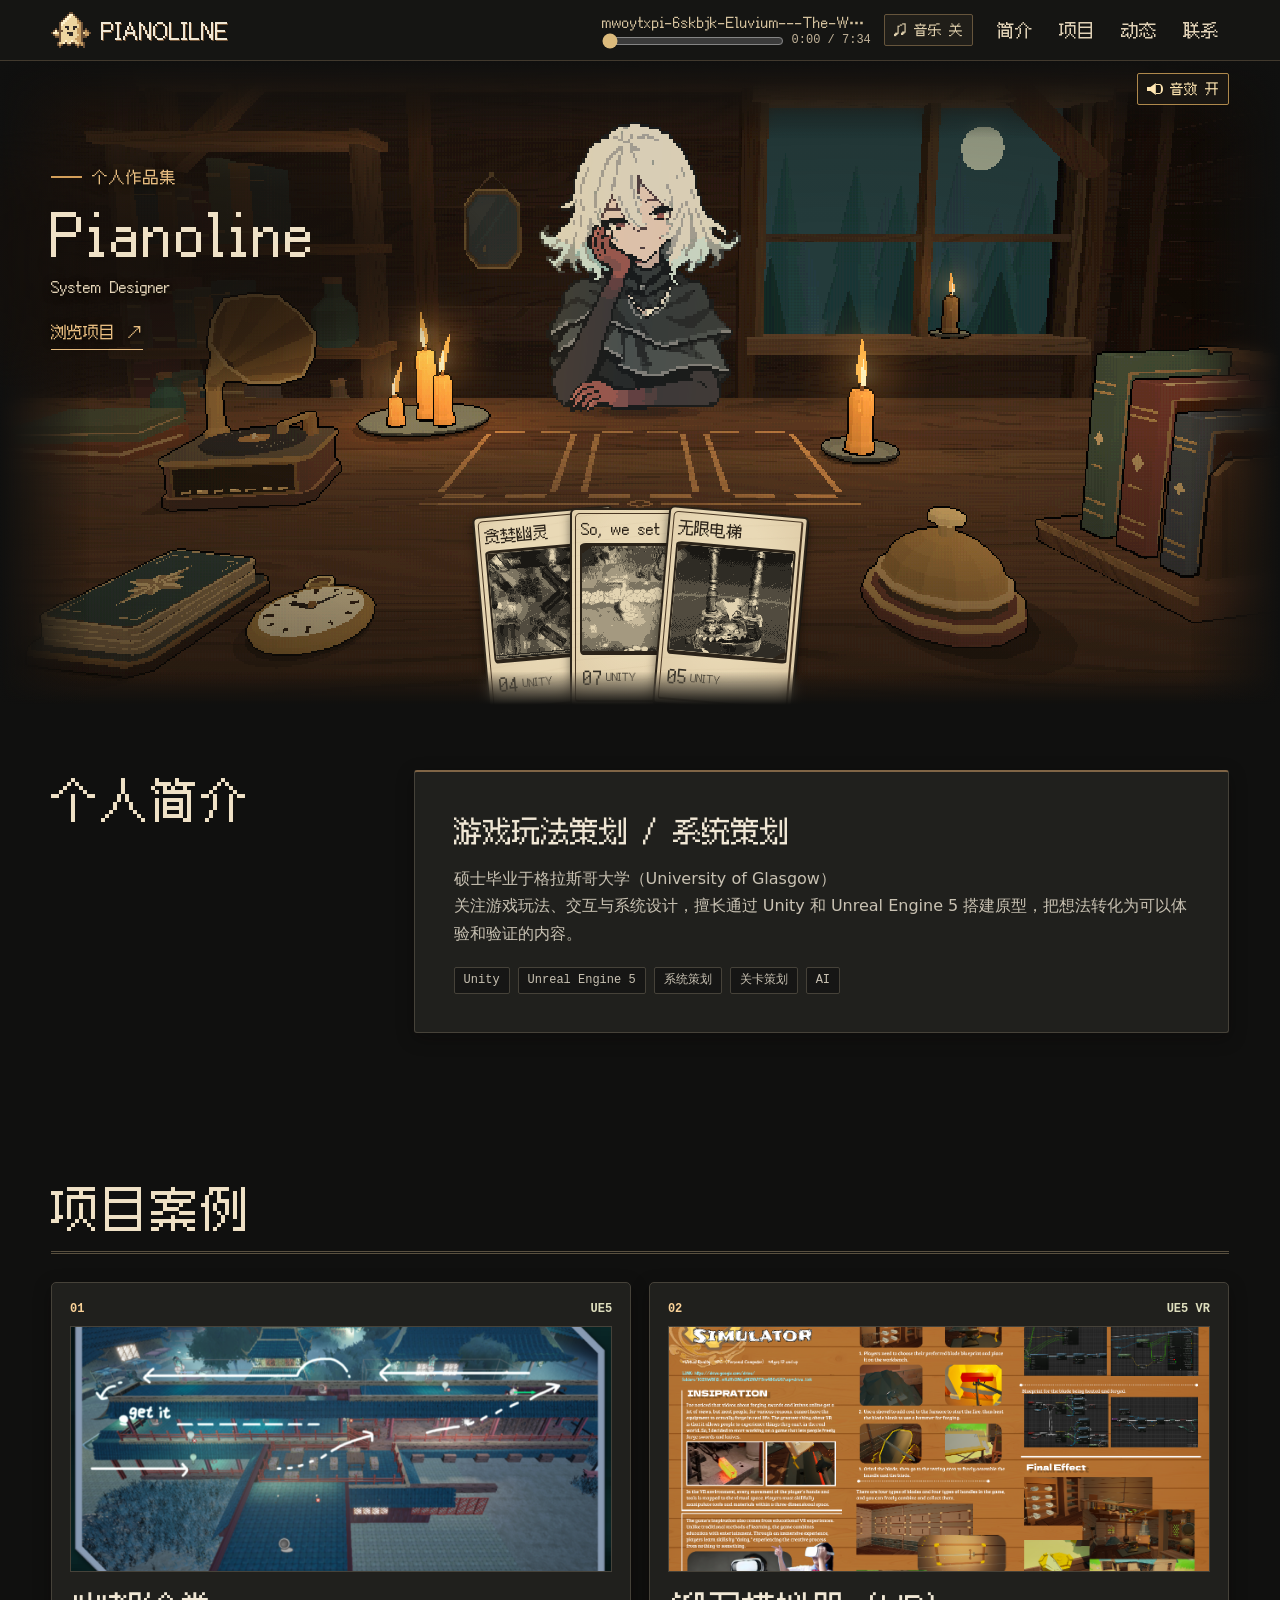
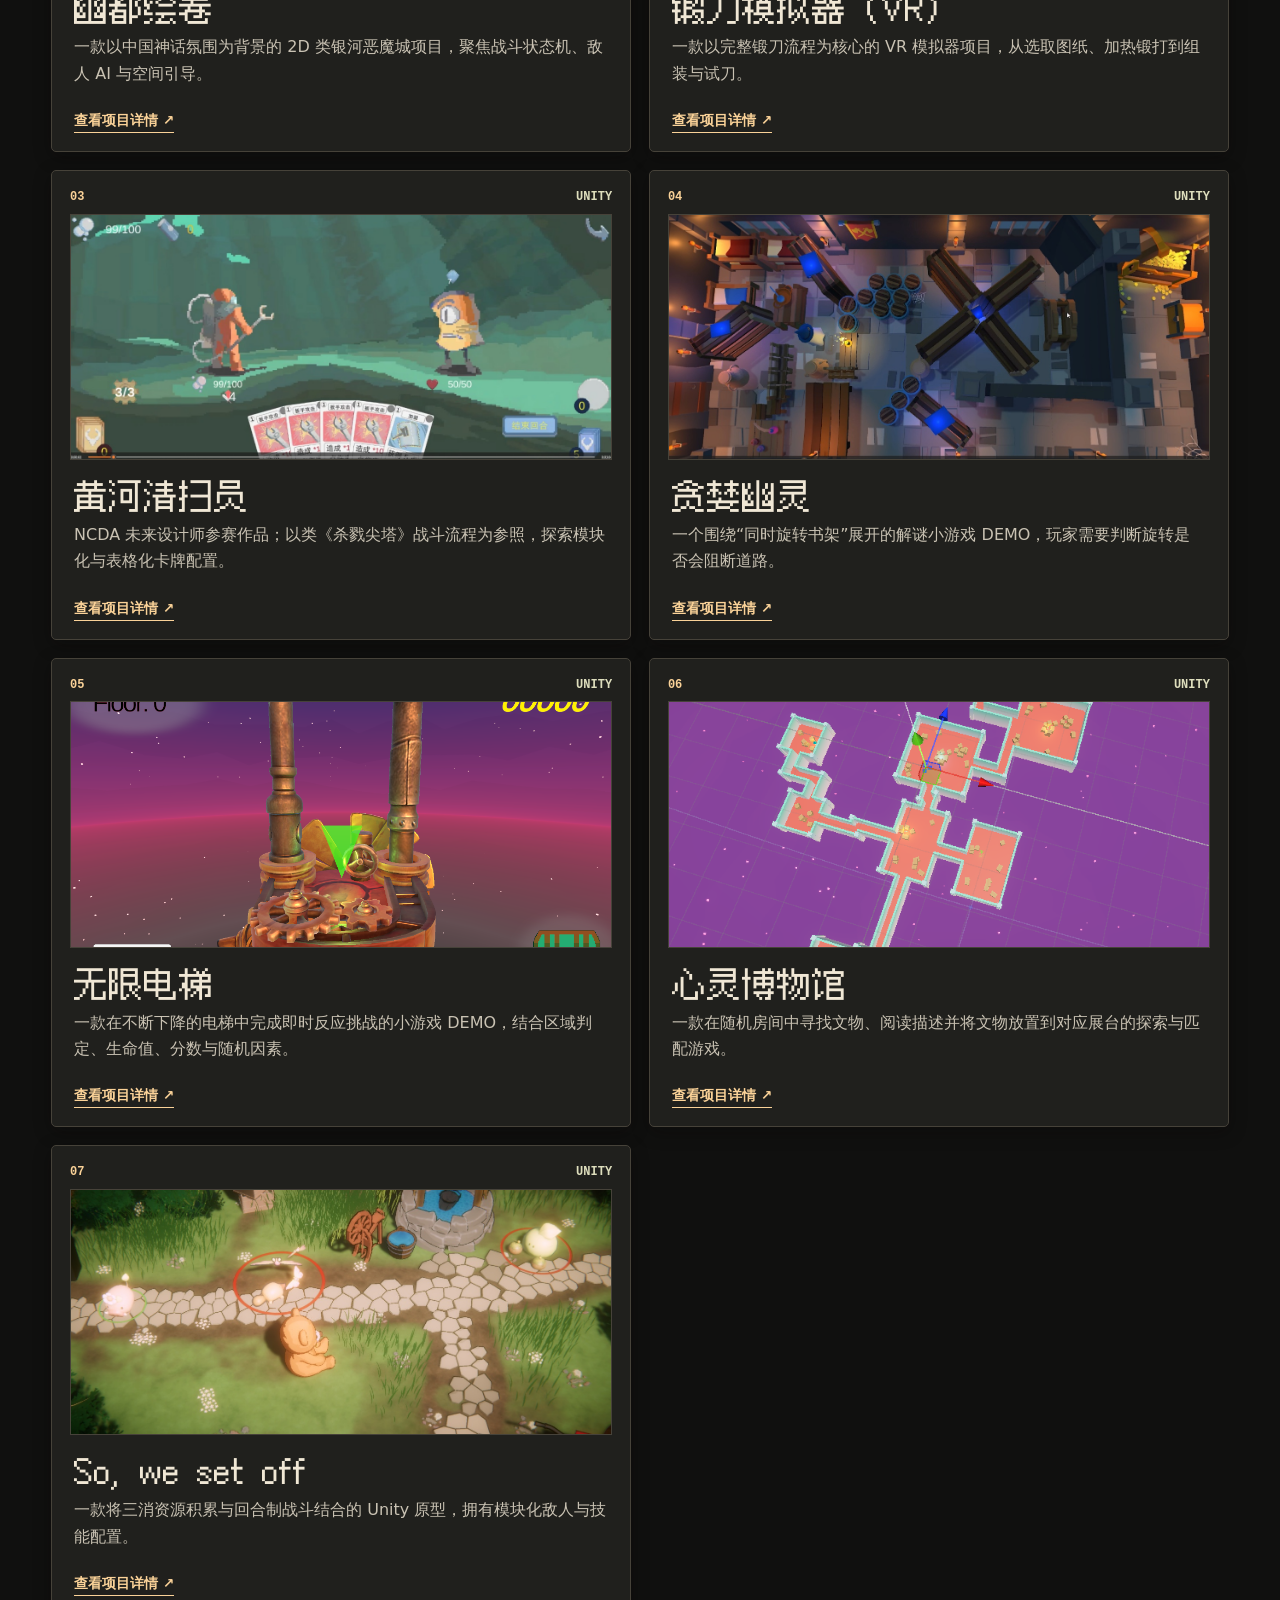
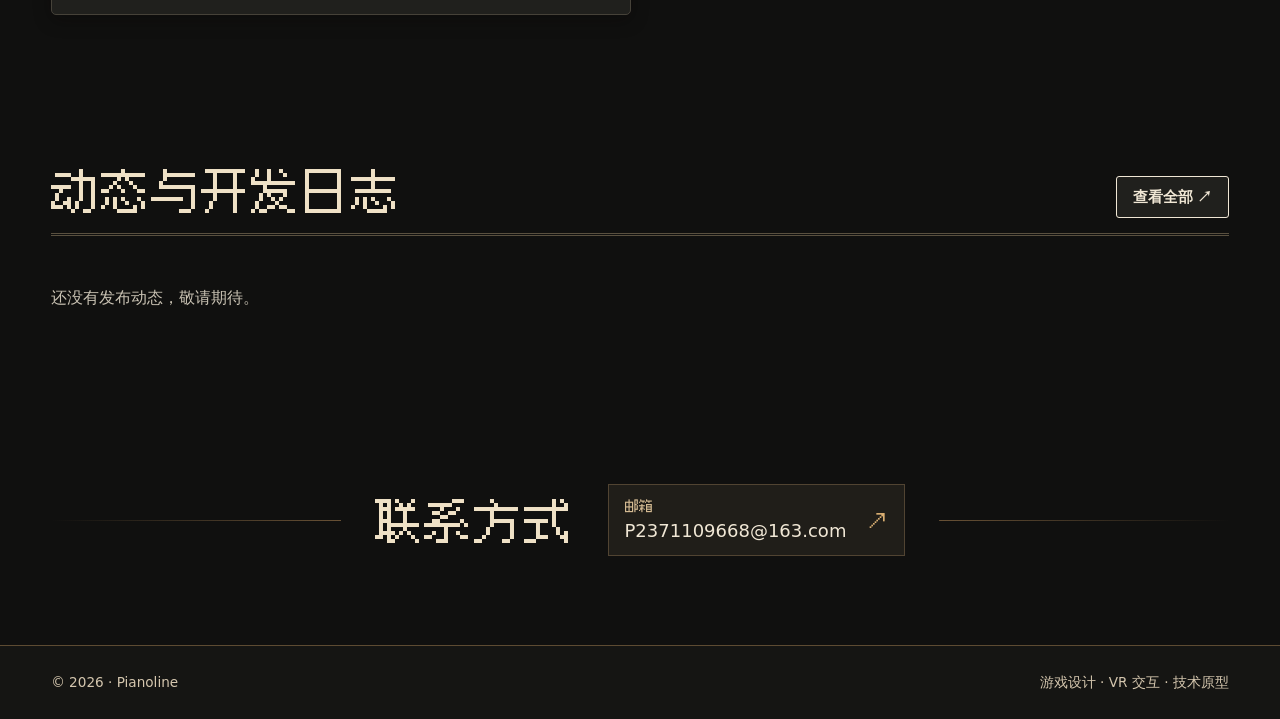
==== commit d00f2e17: "描边与音律效果" ====
--- a/index.html
+++ b/index.html
@@ -18,7 +18,8 @@
     <script src="assets/site-content.js?v=dream-red-book"></script>
     <script src="assets/schema.js?v=dream-red-book"></script>
     <script src="assets/playlist-files.js"></script>
-    <script src="assets/site-music.js?v=continuous-music"></script>
-    <script src="assets/site.js?v=sky-to-rim"></script>
+    <script src="assets/music-spectrum.js"></script>
+    <script src="assets/site-music.js?v=brass-reeds"></script>
+    <script src="assets/site.js?v=taller-reed-window"></script>
   </body>
 </html>
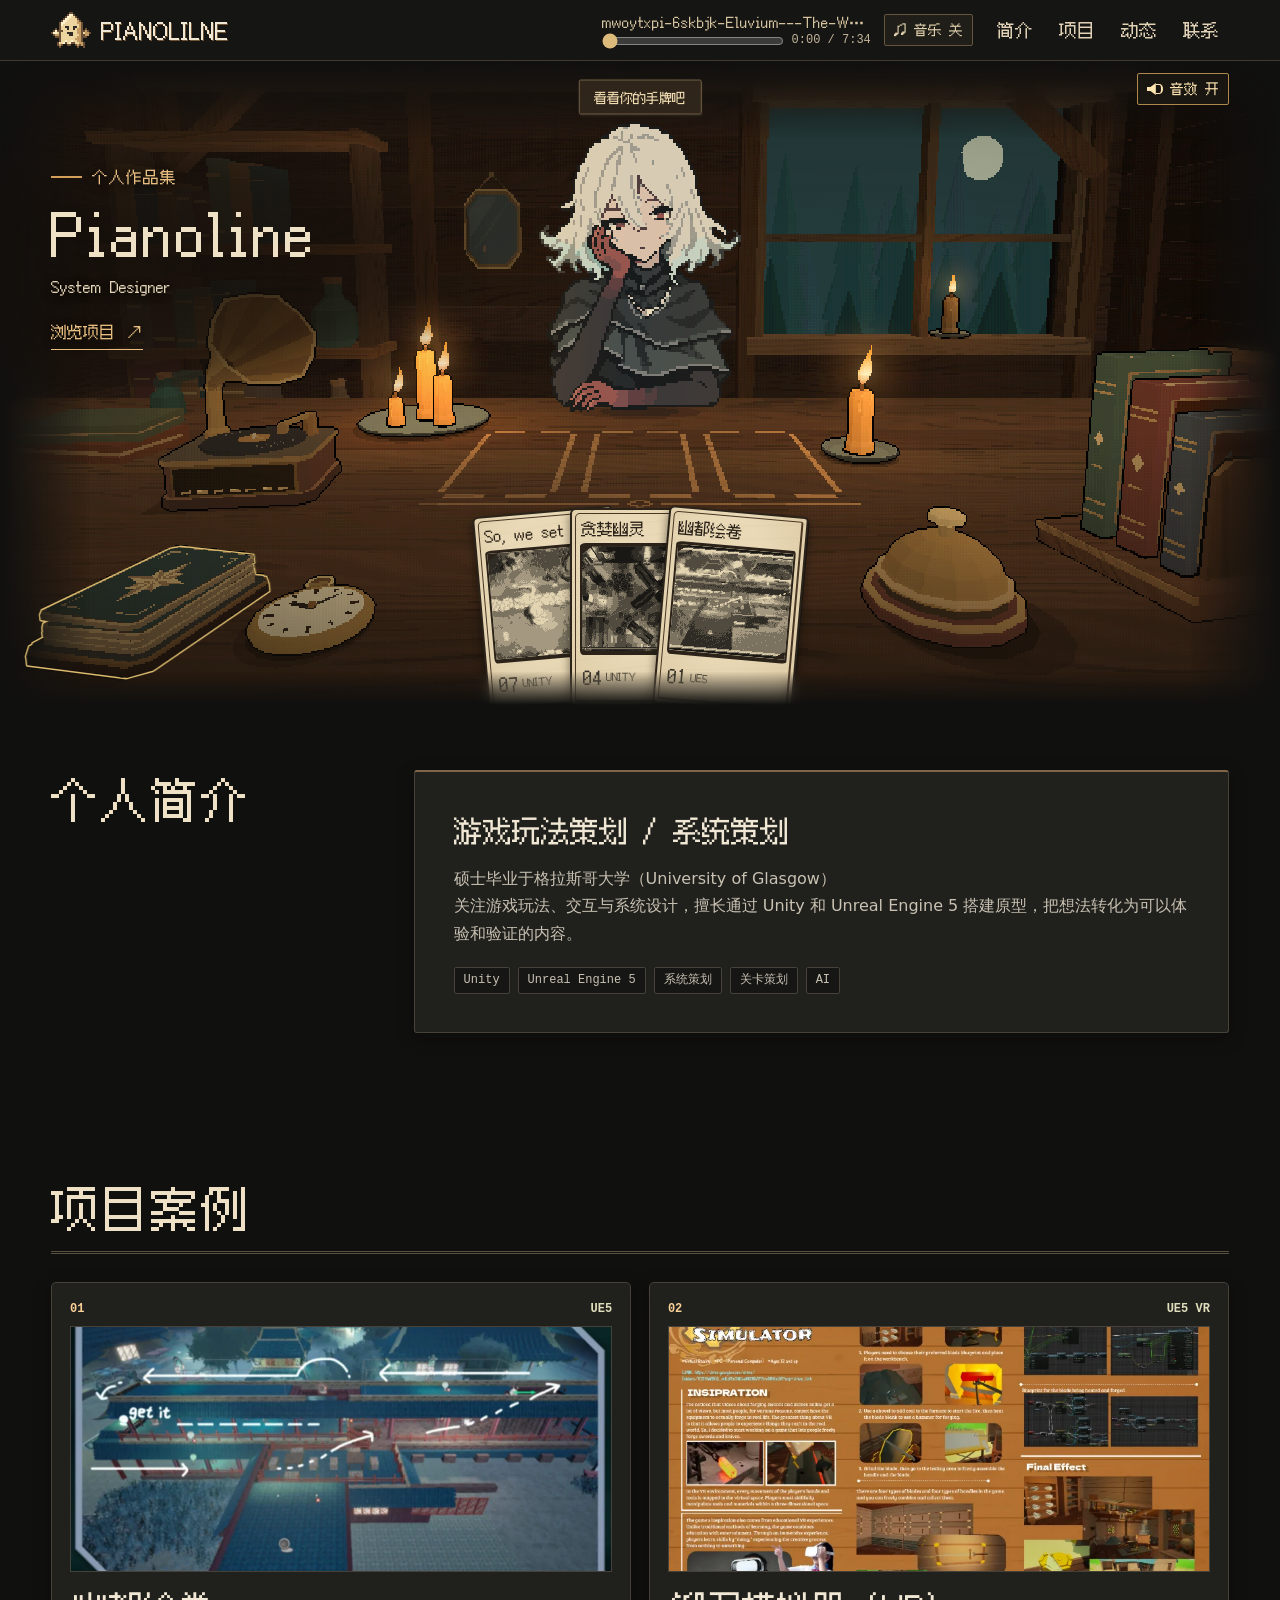
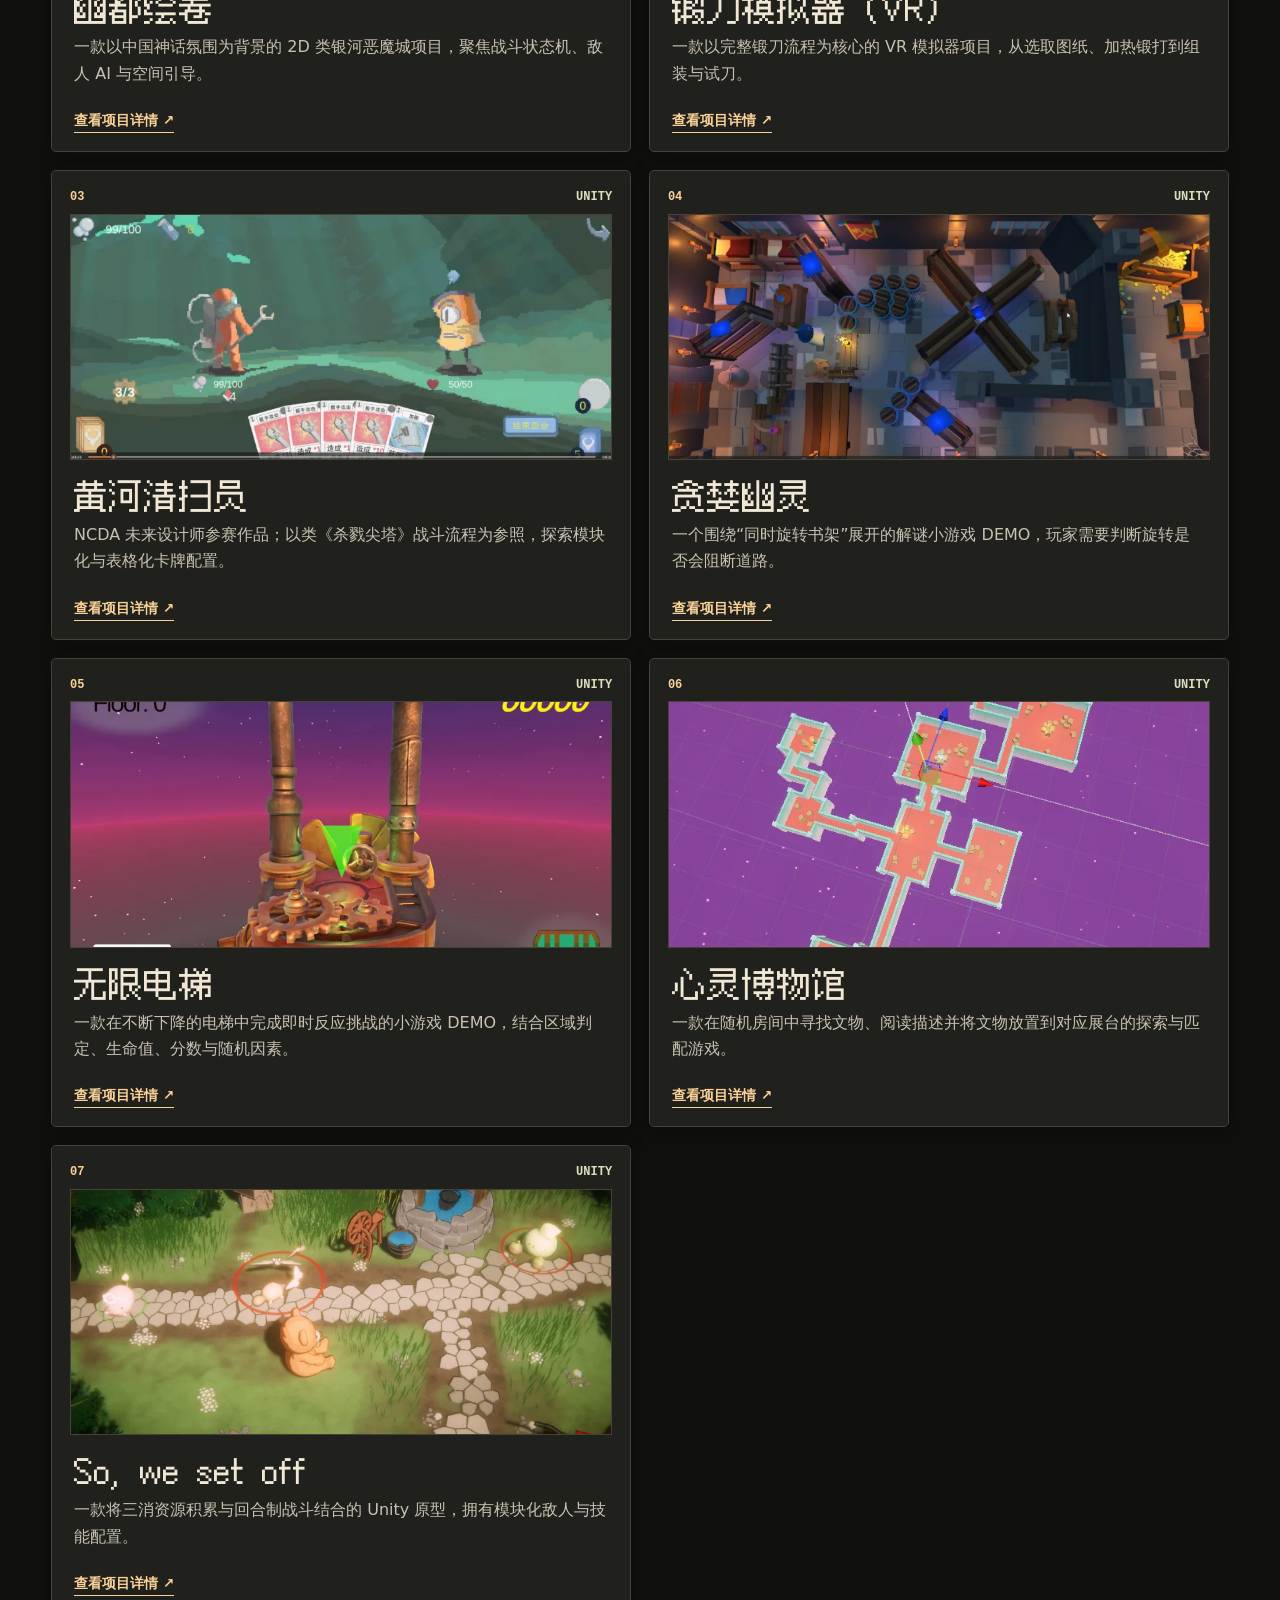
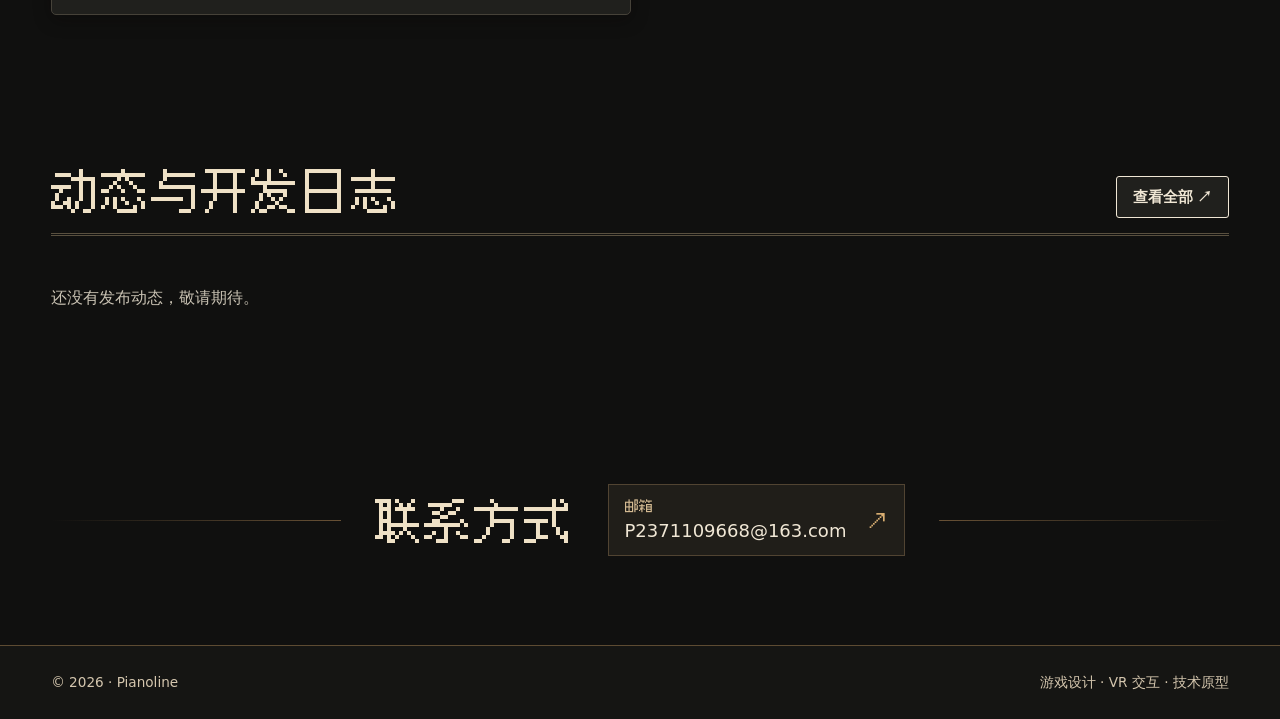
==== commit 271f6dcf: "转换场景" ====
--- a/index.html
+++ b/index.html
@@ -8,18 +8,18 @@
     <meta name="description" content="中文游戏与 VR 设计个人作品集。">
     <title>游戏与 VR 作品集</title>
     <link rel="stylesheet" href="assets/fonts/titles.css?v=pixel-table-3">
-    <link rel="stylesheet" href="assets/styles.css?v=return-to-table">
+    <link rel="stylesheet" href="assets/styles.css?v=table-tear">
     <link rel="stylesheet" href="assets/site-music.css?v=music-prompt">
   </head>
   <body data-page="home">
     <script src="assets/main.js?v=continuous-music"></script>
     <div id="site-root"></div>
     <noscript>此作品集需要启用浏览器 JavaScript 才能加载内容。</noscript>
-    <script src="assets/site-content.js?v=dream-red-book"></script>
+    <script src="assets/site-content.js?v=card-covers"></script>
     <script src="assets/schema.js?v=dream-red-book"></script>
     <script src="assets/playlist-files.js"></script>
     <script src="assets/music-spectrum.js"></script>
     <script src="assets/site-music.js?v=brass-reeds"></script>
-    <script src="assets/site.js?v=taller-reed-window"></script>
+    <script src="assets/site.js?v=moving-camera"></script>
   </body>
 </html>
--- a/assets/styles.css
+++ b/assets/styles.css
@@ -26,6 +26,7 @@
 * { box-sizing: border-box; }
 
 html { scroll-behavior: smooth; overflow-x: clip; }
+html.room-tearing { overflow: hidden; scrollbar-gutter: stable; }
 
 body { margin: 0; color: var(--text); background: #10100f; font: 16px/1.7 "Microsoft YaHei", system-ui, sans-serif; }
 
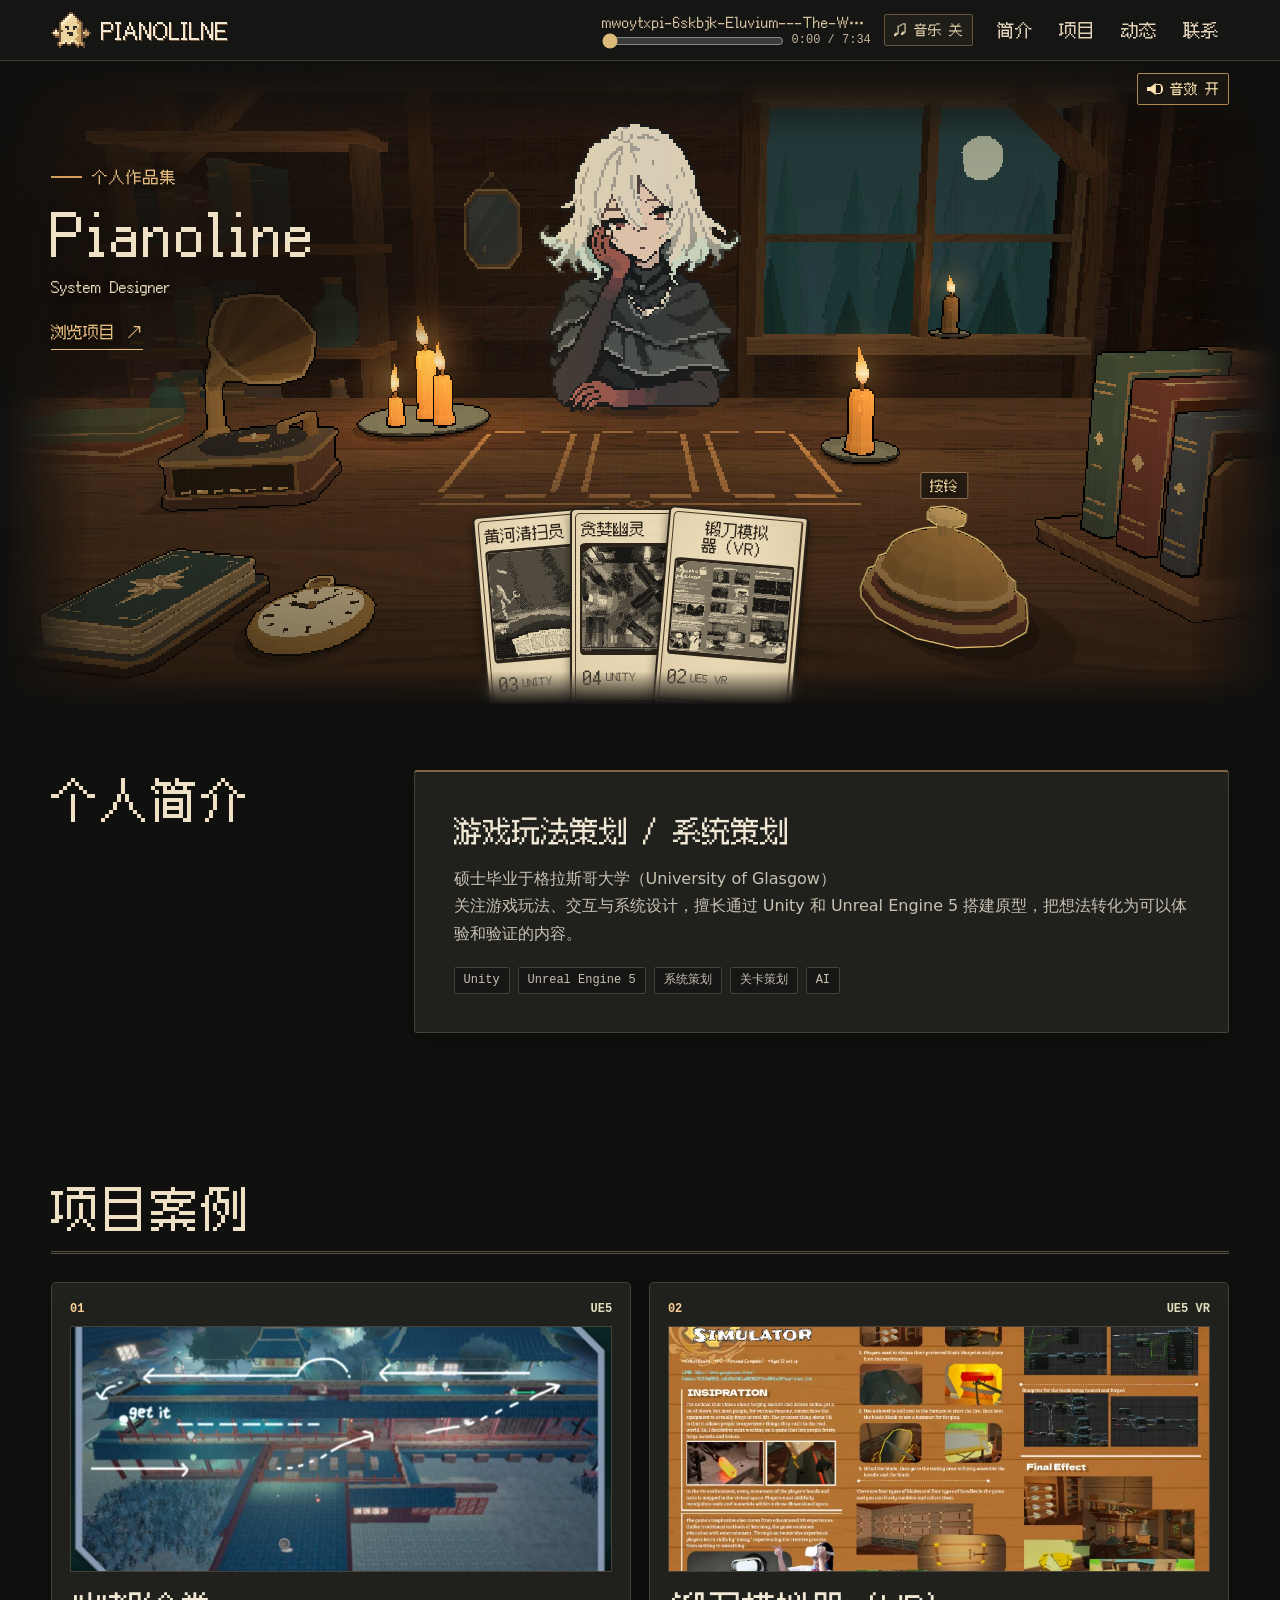
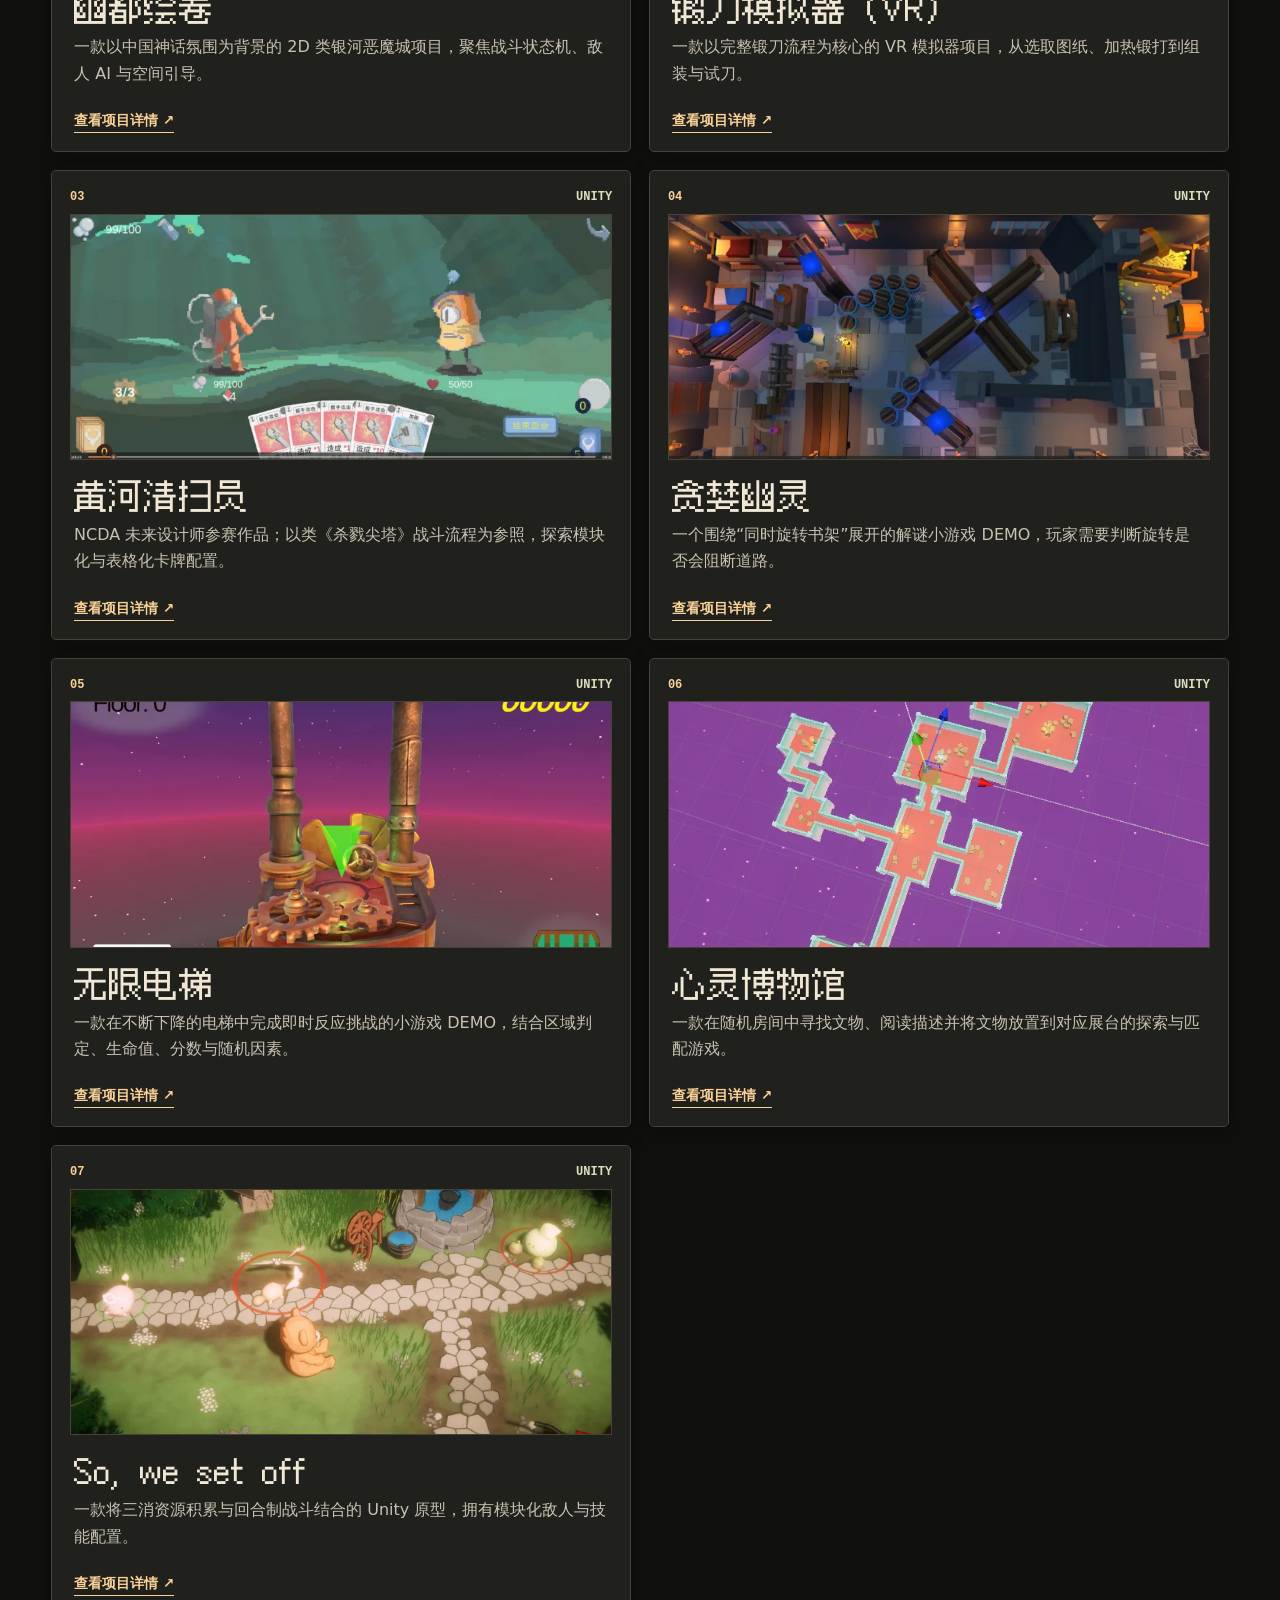
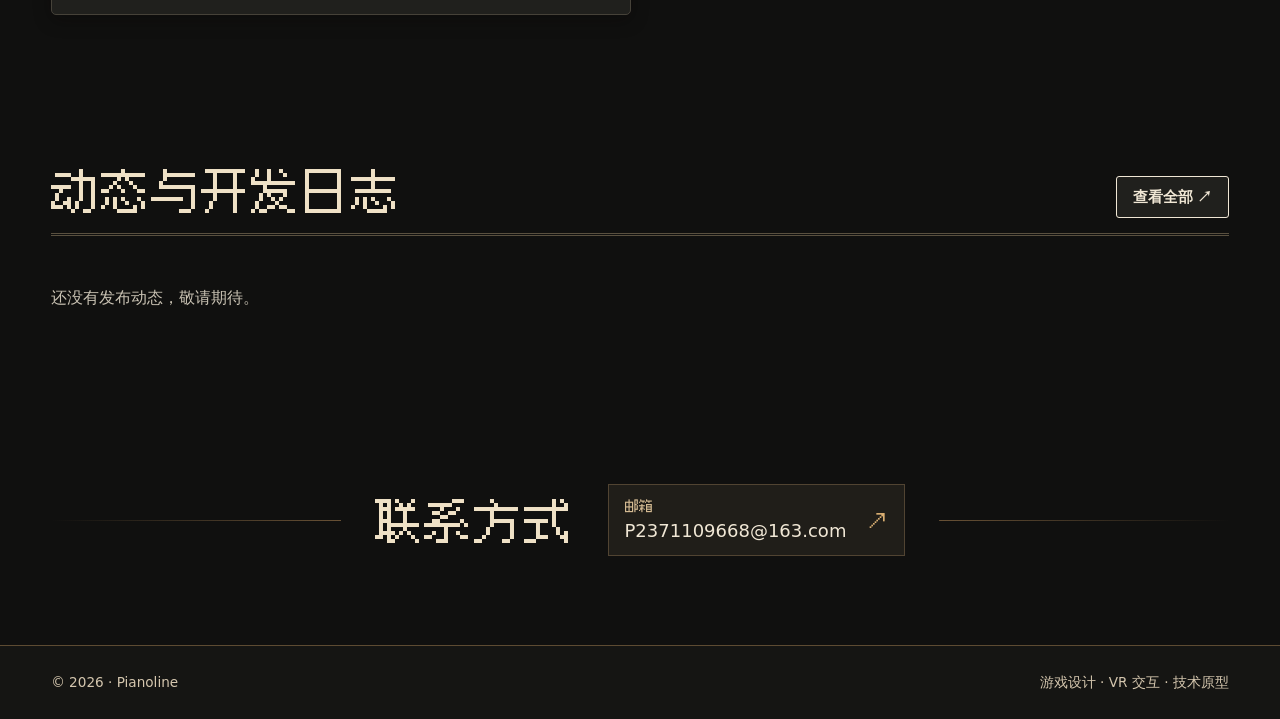
==== commit a1c28c32: "优化手机加载" ====
--- a/index.html
+++ b/index.html
@@ -8,7 +8,7 @@
     <meta name="description" content="中文游戏与 VR 设计个人作品集。">
     <title>游戏与 VR 作品集</title>
     <link rel="stylesheet" href="assets/fonts/titles.css?v=pixel-table-3">
-    <link rel="stylesheet" href="assets/styles.css?v=table-tear">
+    <link rel="stylesheet" href="assets/styles.css?v=phone-table">
     <link rel="stylesheet" href="assets/site-music.css?v=music-prompt">
   </head>
   <body data-page="home">
@@ -20,6 +20,6 @@
     <script src="assets/playlist-files.js"></script>
     <script src="assets/music-spectrum.js"></script>
     <script src="assets/site-music.js?v=brass-reeds"></script>
-    <script src="assets/site.js?v=moving-camera"></script>
+    <script src="assets/site.js?v=phone-table"></script>
   </body>
 </html>
--- a/assets/styles.css
+++ b/assets/styles.css
@@ -601,6 +601,13 @@
 .topbar, .editor-topbar, .footer { border-color: #423a2e; background: #151513; }
 
 .interactive-hero { background: #10100f; }
+/* Reserve the phone table's space before its first measured height arrives. */
+@media (max-width:720px) {
+  .interactive-frame { height: clamp(482px, calc(290px + 60vw), 624px); }
+}
+@media (pointer:coarse) and (orientation:landscape) and (max-height:550px) and (max-width:1000px) {
+  .interactive-frame { height: clamp(293px, 38vw, 340px); }
+}
 .section-head, .project-spread { border-color: #59503f; }
 .panel, .post-detail, .post-card, .project-card {
   color: var(--text); border-color: var(--line);
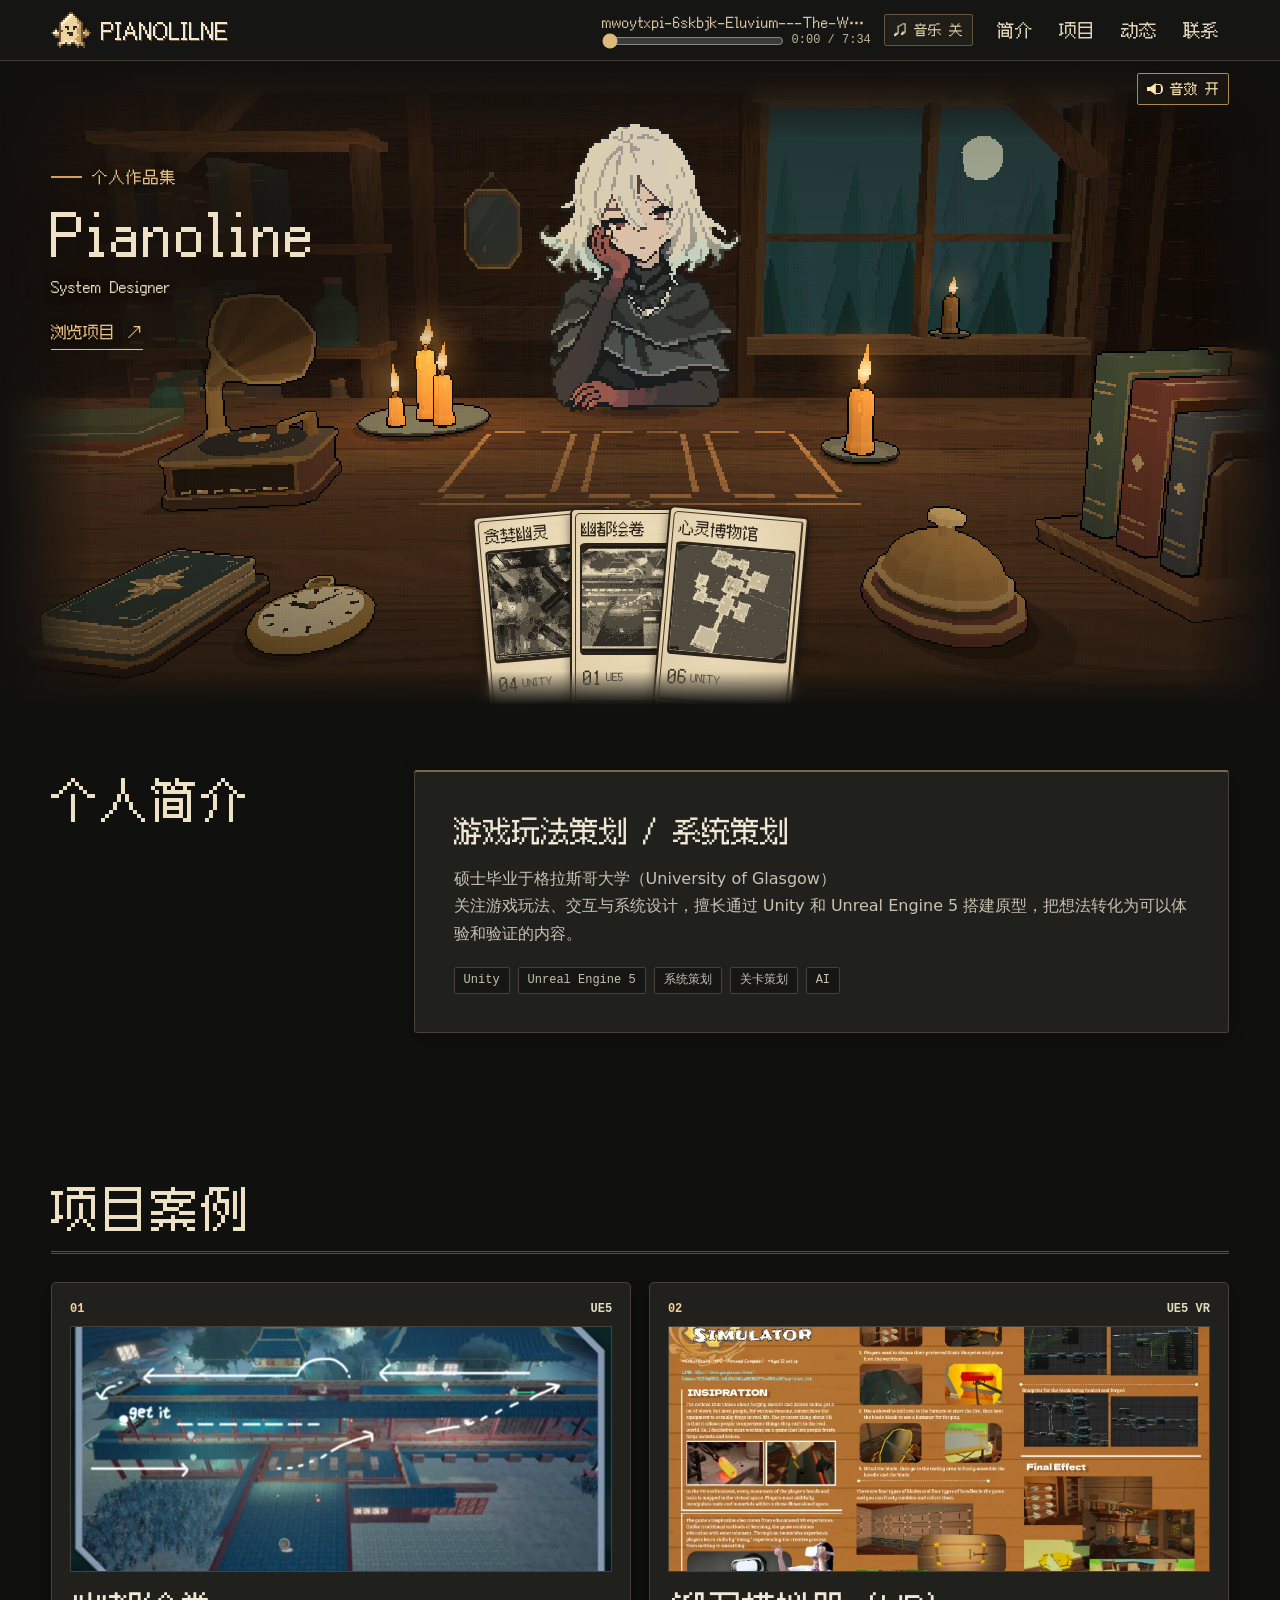
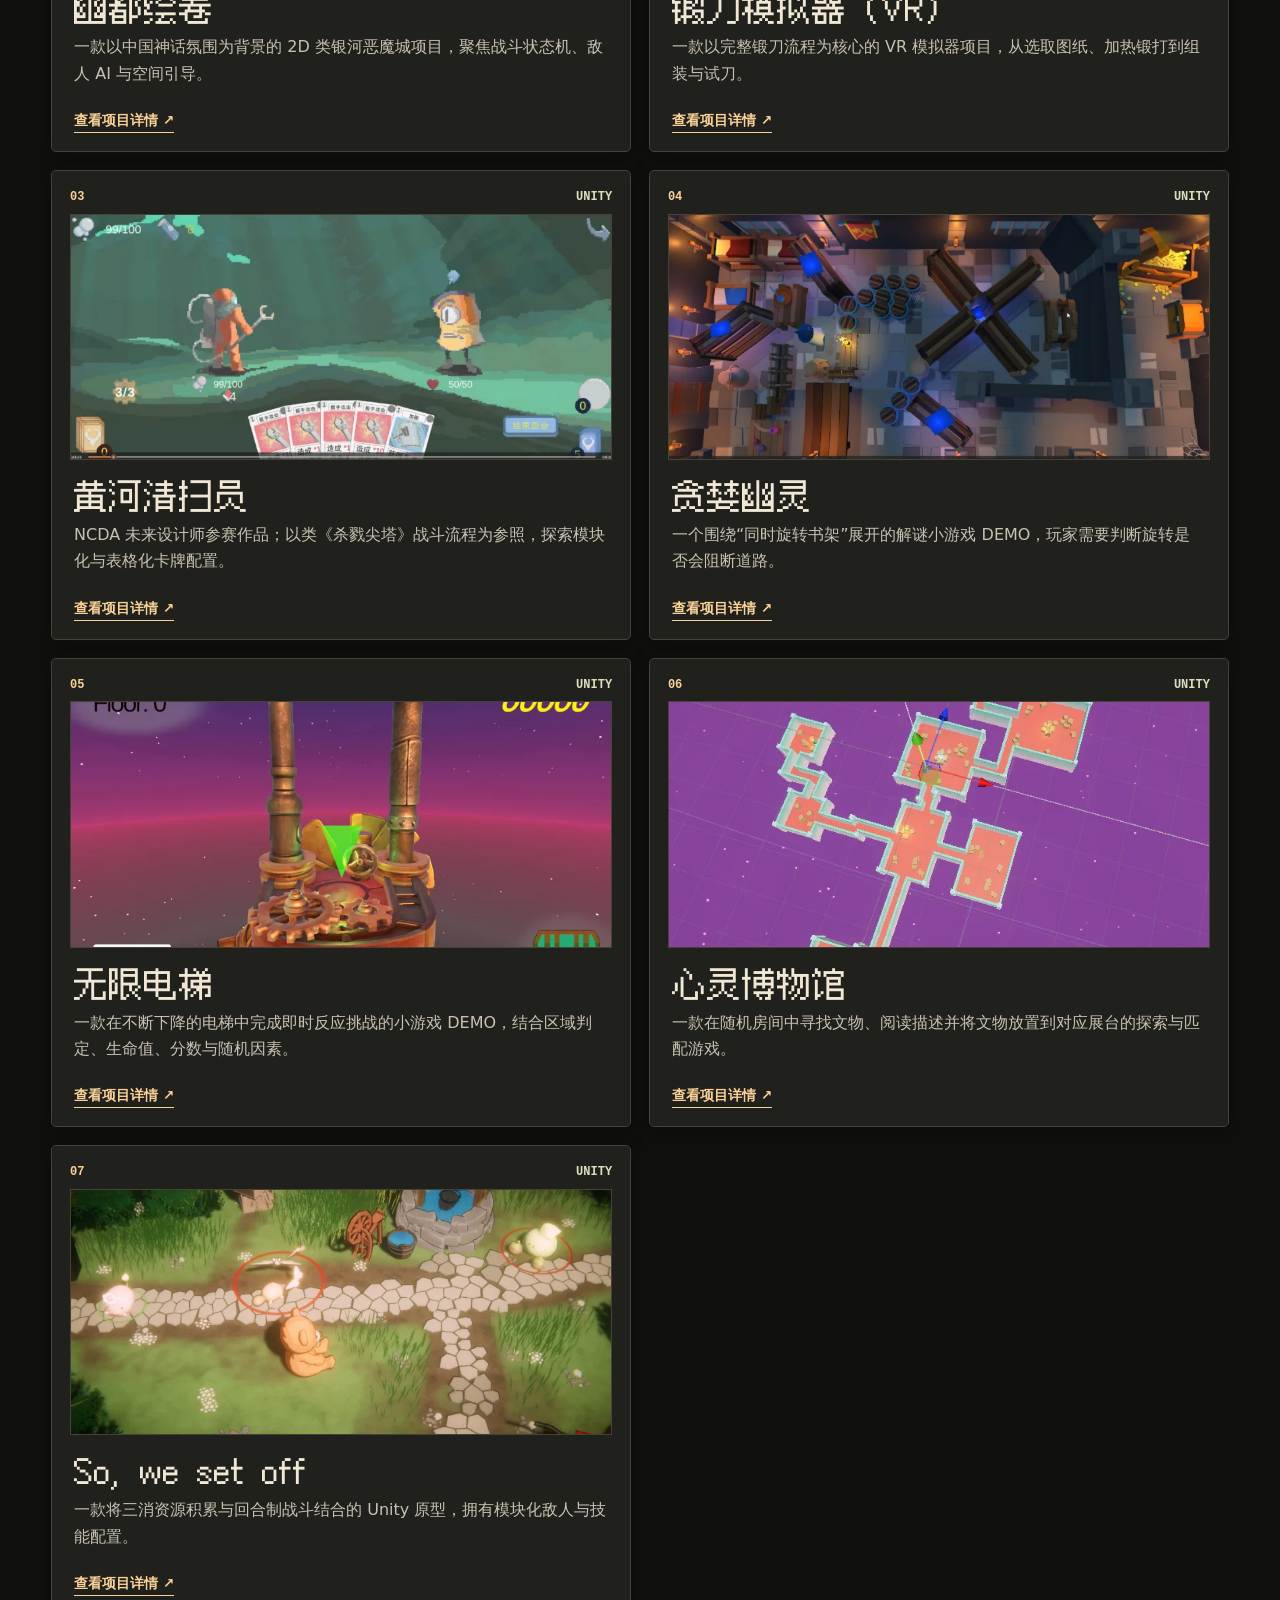
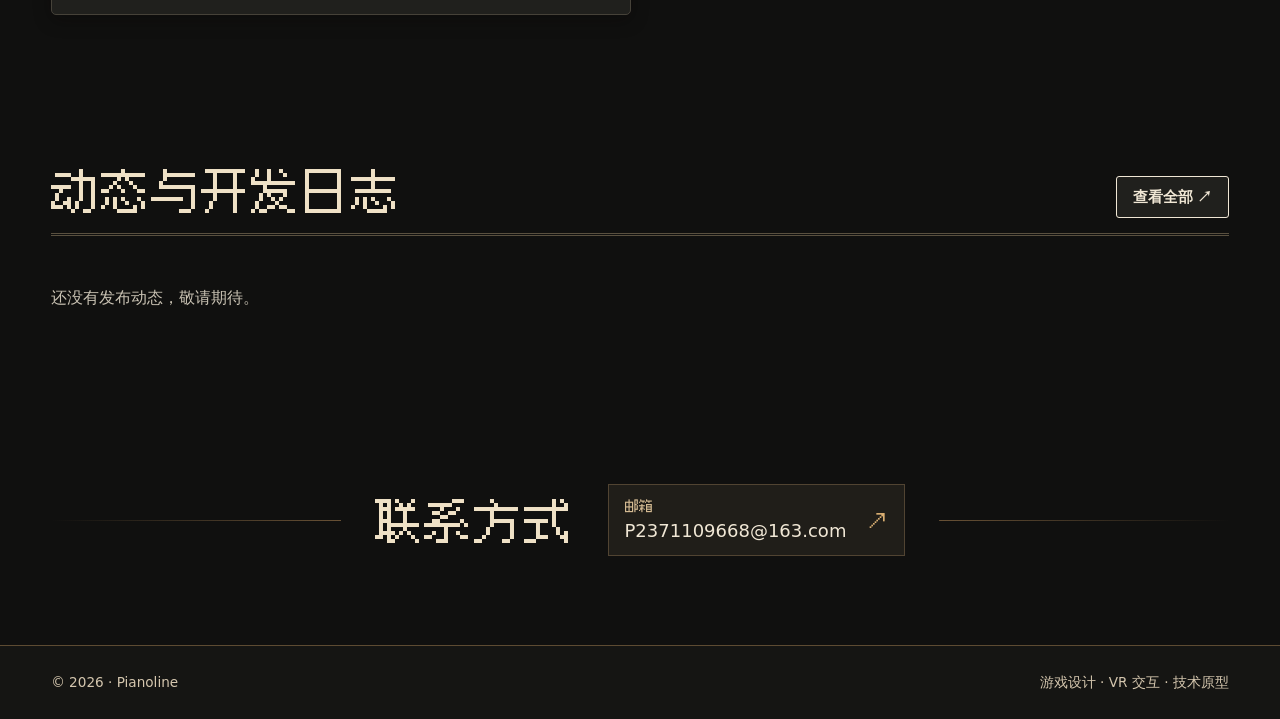
==== commit ffcc75a8: "优化音乐加载" ====
--- a/index.html
+++ b/index.html
@@ -15,11 +15,11 @@
     <script src="assets/main.js?v=continuous-music"></script>
     <div id="site-root"></div>
     <noscript>此作品集需要启用浏览器 JavaScript 才能加载内容。</noscript>
-    <script src="assets/site-content.js?v=card-covers"></script>
+    <script src="assets/site-content.js?v=stream-playback"></script>
     <script src="assets/schema.js?v=dream-red-book"></script>
     <script src="assets/playlist-files.js"></script>
-    <script src="assets/music-spectrum.js"></script>
-    <script src="assets/site-music.js?v=brass-reeds"></script>
+    <script src="assets/music-spectrum.js?v=stream-playback"></script>
+    <script src="assets/site-music.js?v=stream-playback"></script>
     <script src="assets/site.js?v=phone-table"></script>
   </body>
 </html>
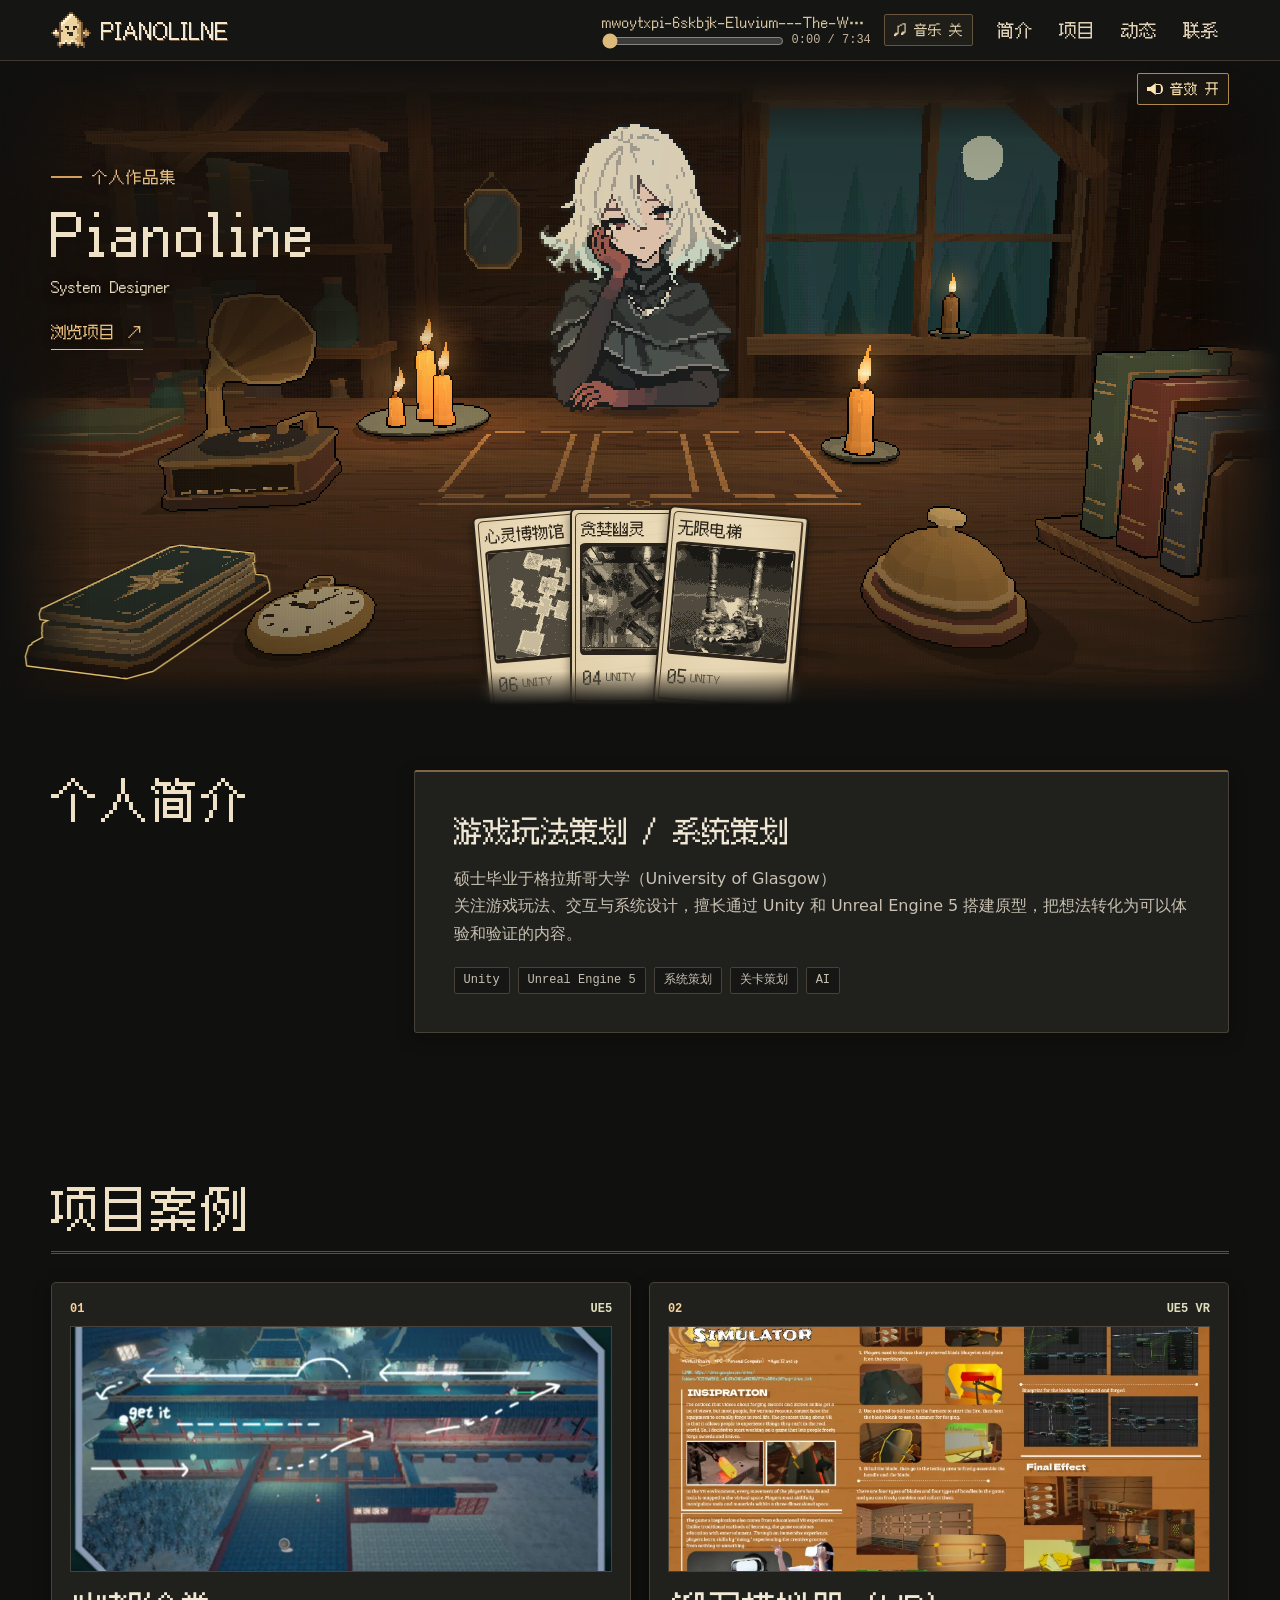
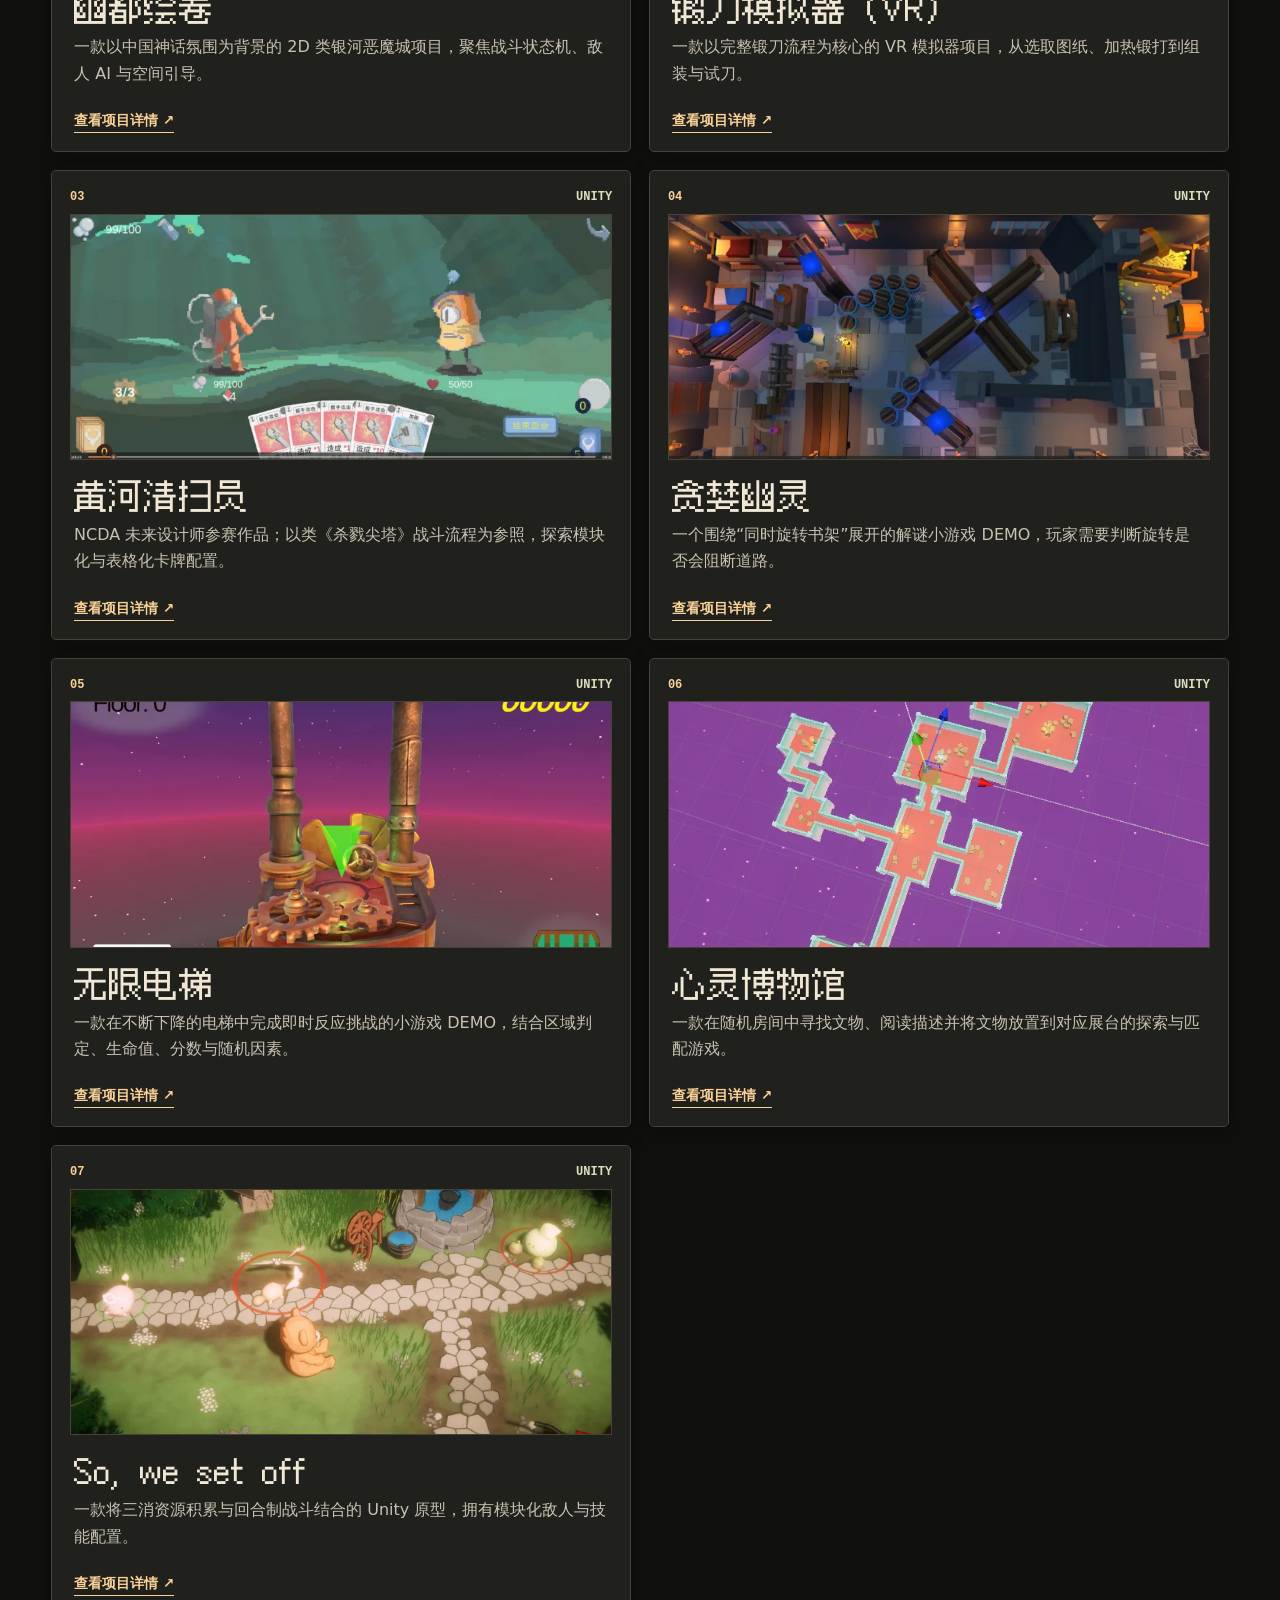
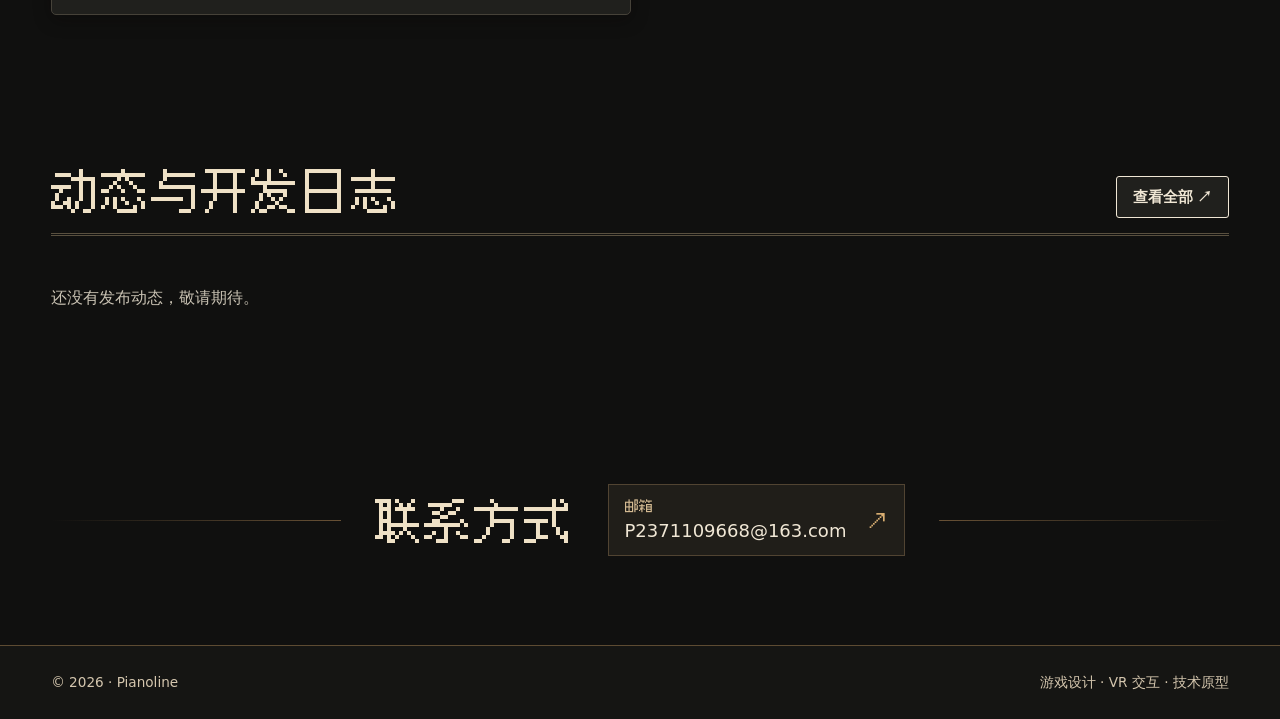
==== commit db98345d: "手机端优化场景" ====
--- a/index.html
+++ b/index.html
@@ -19,7 +19,7 @@
     <script src="assets/schema.js?v=dream-red-book"></script>
     <script src="assets/playlist-files.js"></script>
     <script src="assets/music-spectrum.js?v=stream-playback"></script>
-    <script src="assets/site-music.js?v=stream-playback"></script>
-    <script src="assets/site.js?v=phone-table"></script>
+    <script src="assets/site-music.js?v=mobile-playhead"></script>
+    <script src="assets/site.js?v=phone-clarity"></script>
   </body>
 </html>
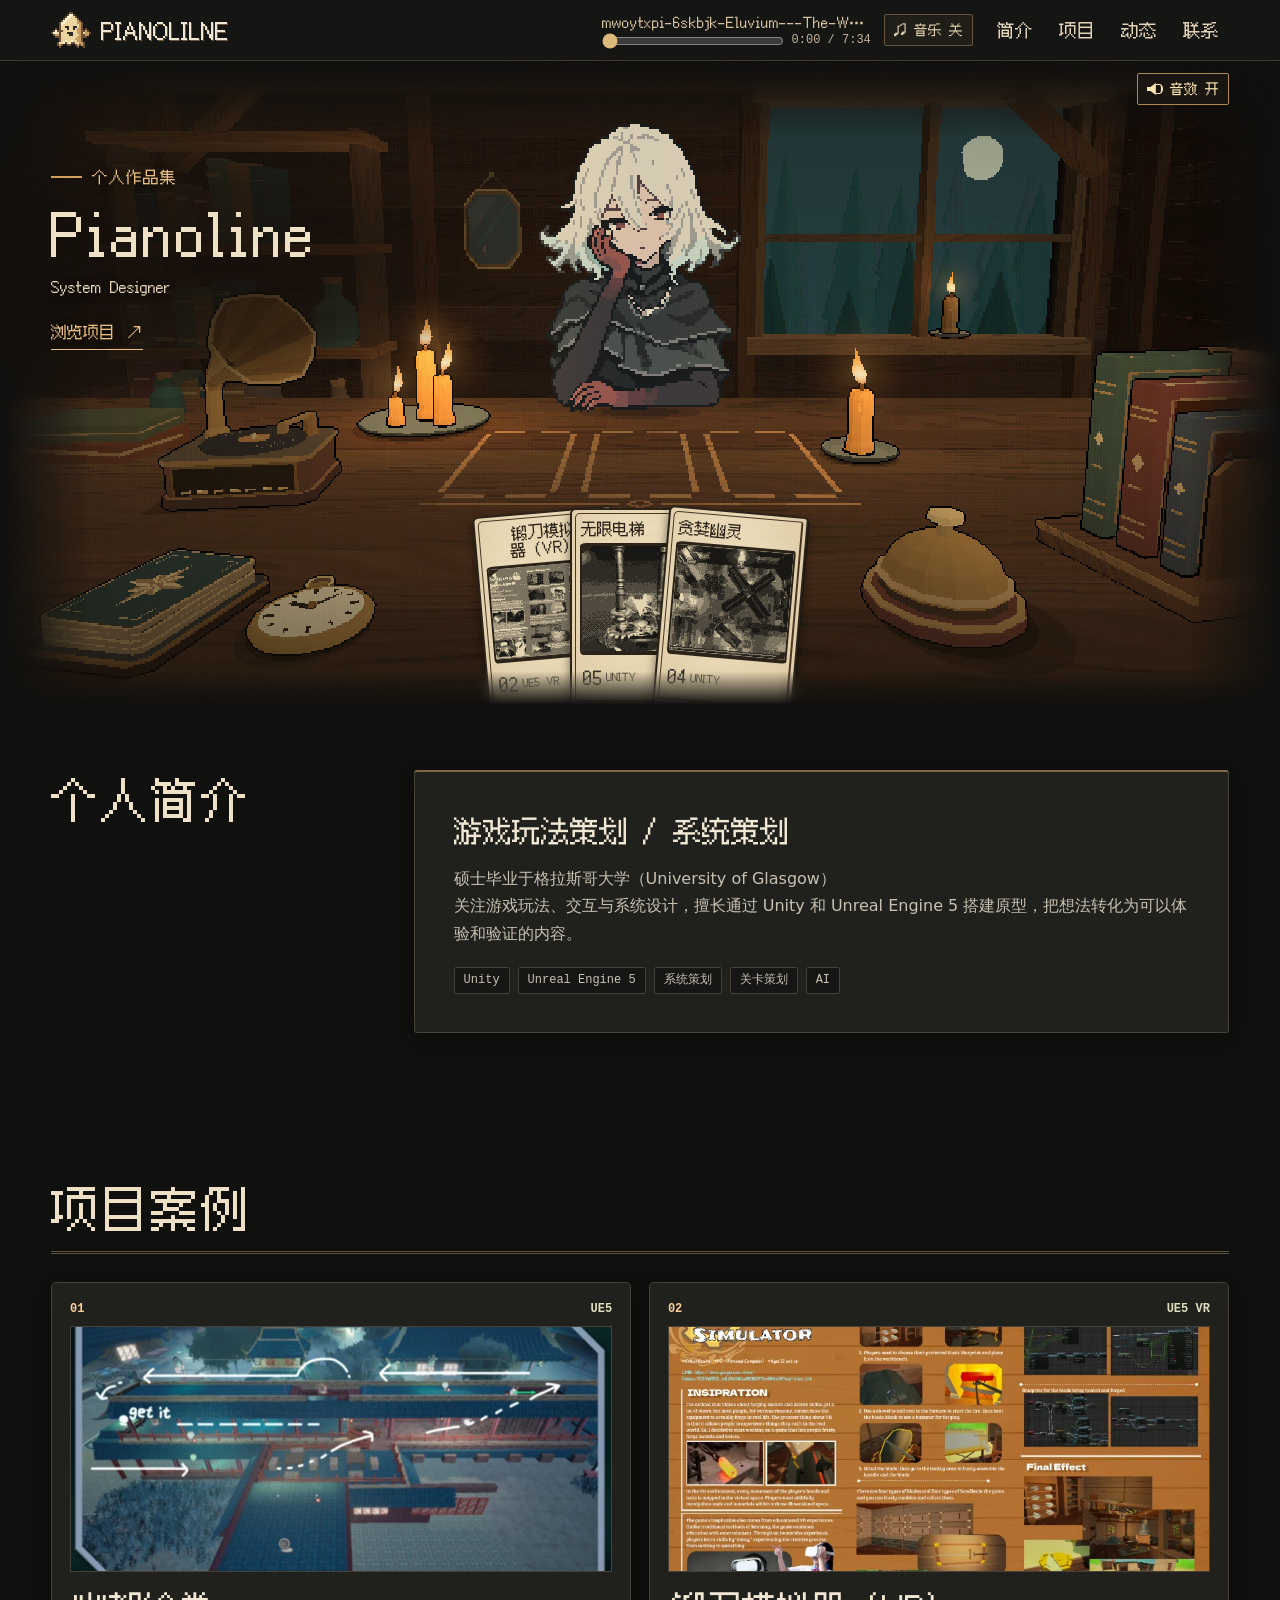
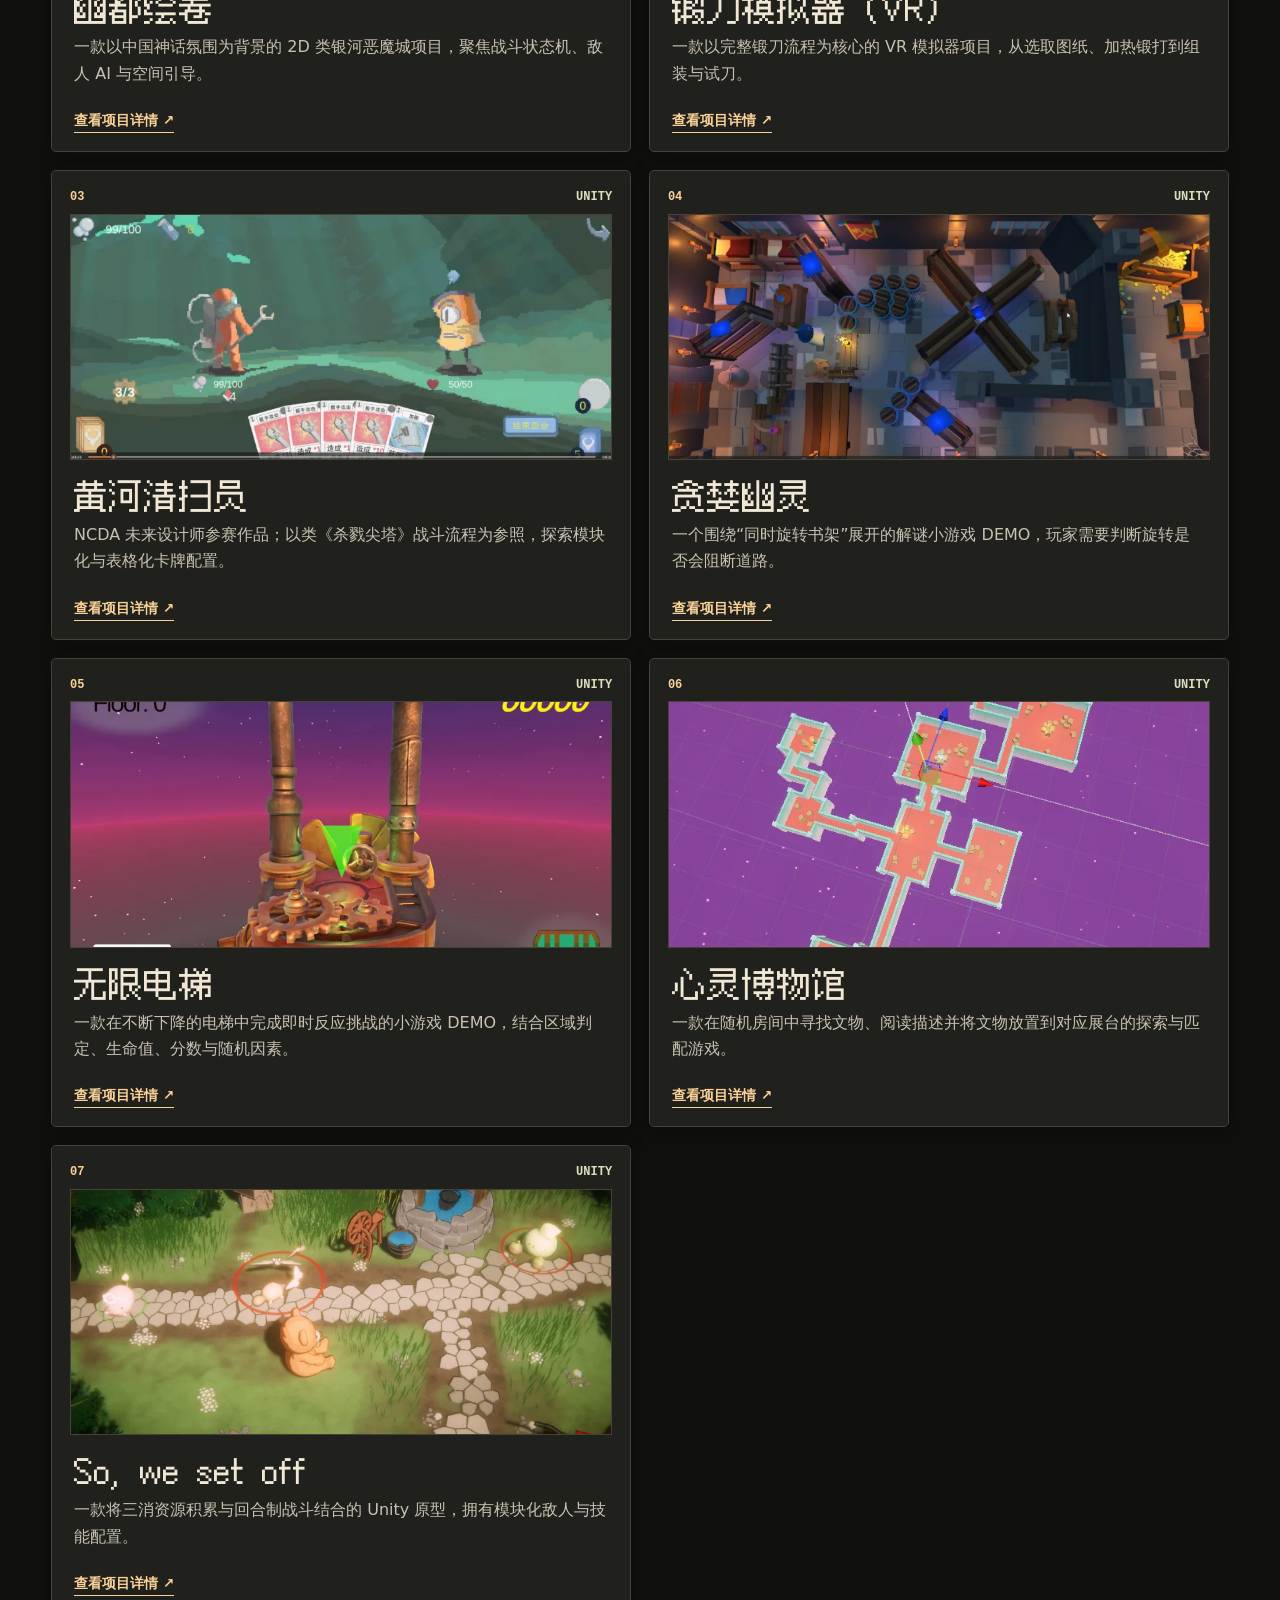
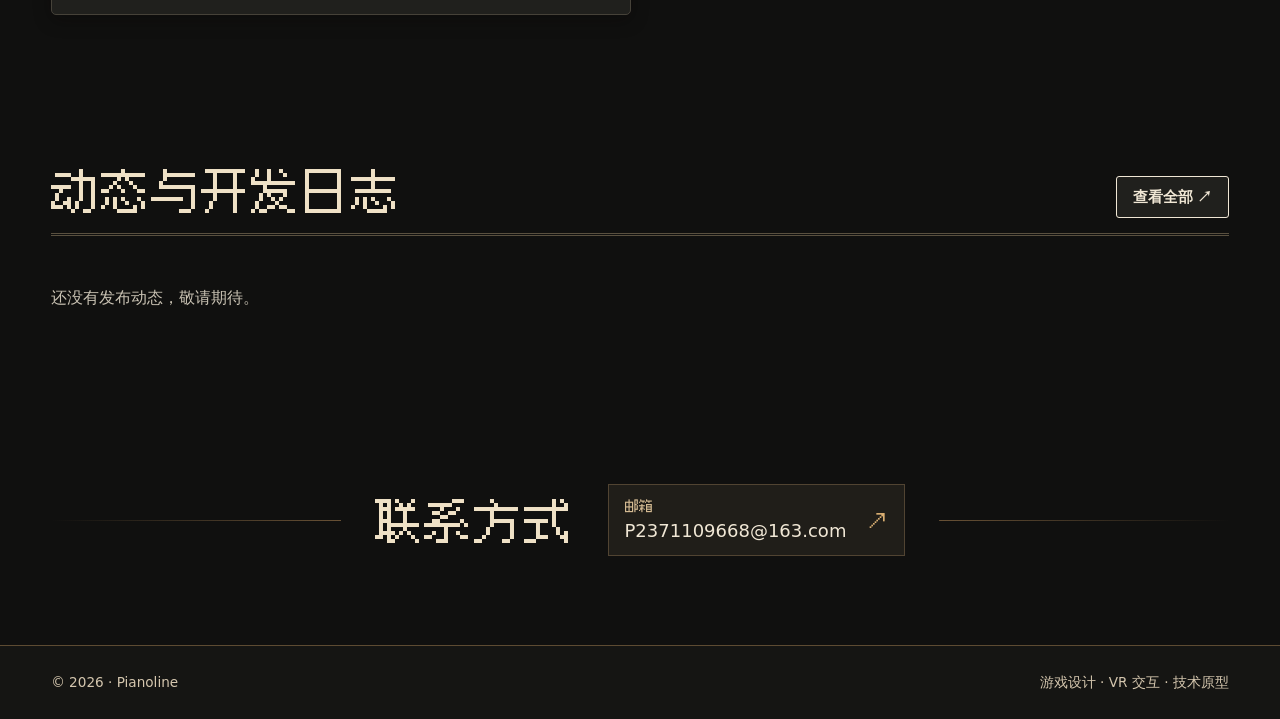
==== commit 067a8098: "优化网页11/22" ====
--- a/index.html
+++ b/index.html
@@ -20,6 +20,6 @@
     <script src="assets/playlist-files.js"></script>
     <script src="assets/music-spectrum.js?v=stream-playback"></script>
     <script src="assets/site-music.js?v=mobile-playhead"></script>
-    <script src="assets/site.js?v=phone-clarity"></script>
+    <script src="assets/site.js?v=lit-room"></script>
   </body>
 </html>
